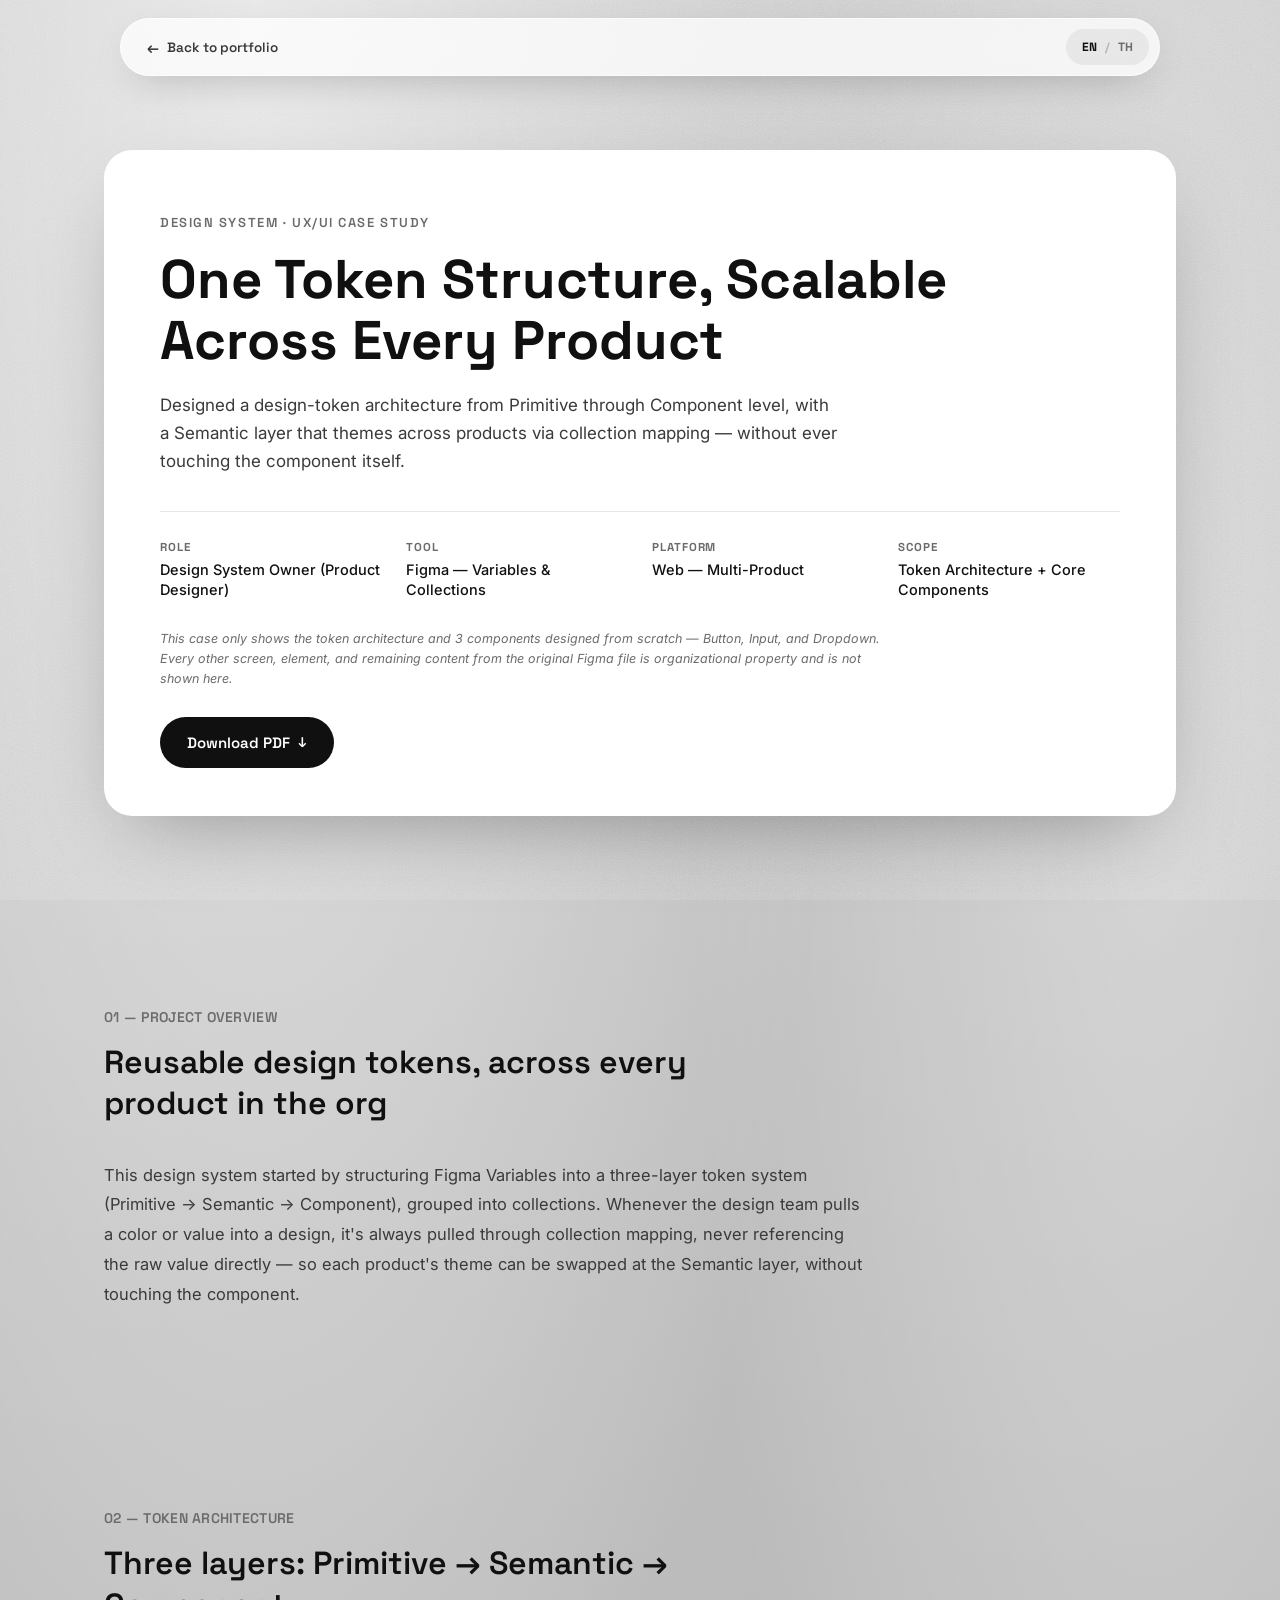
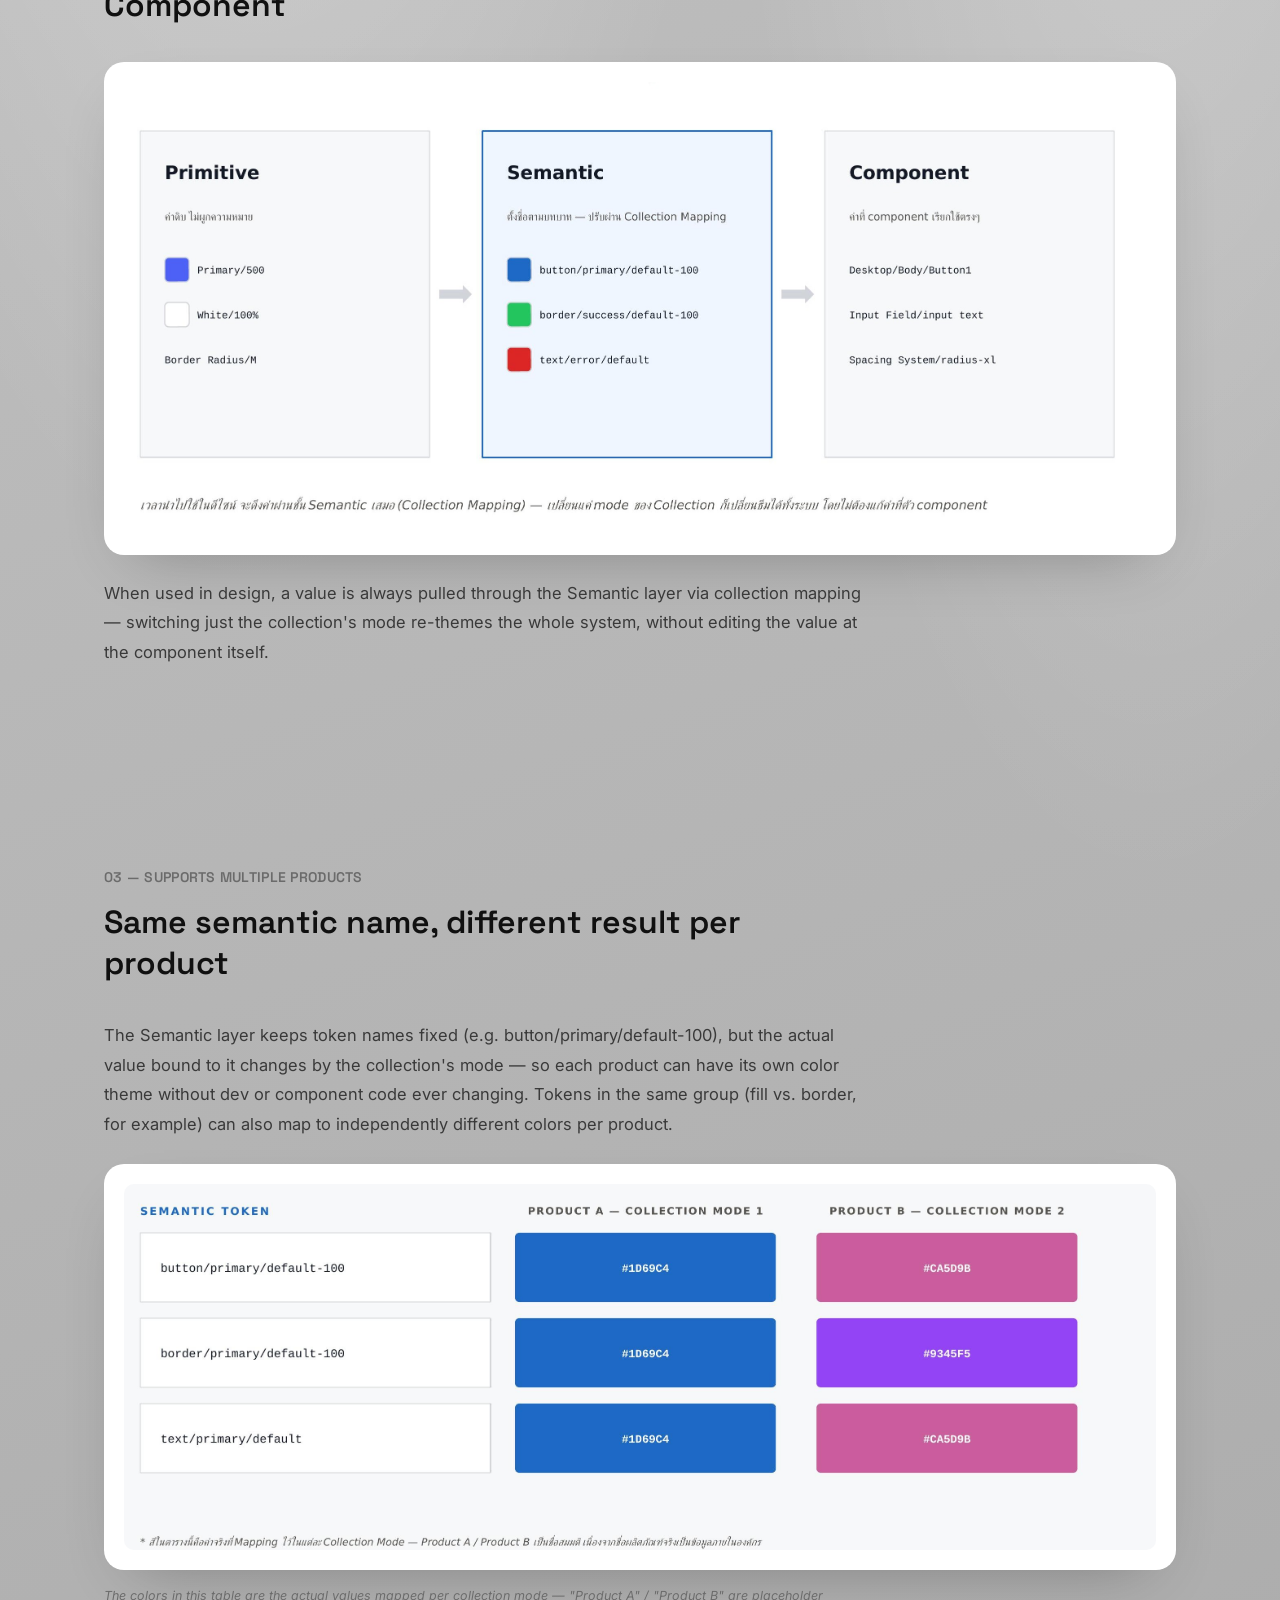
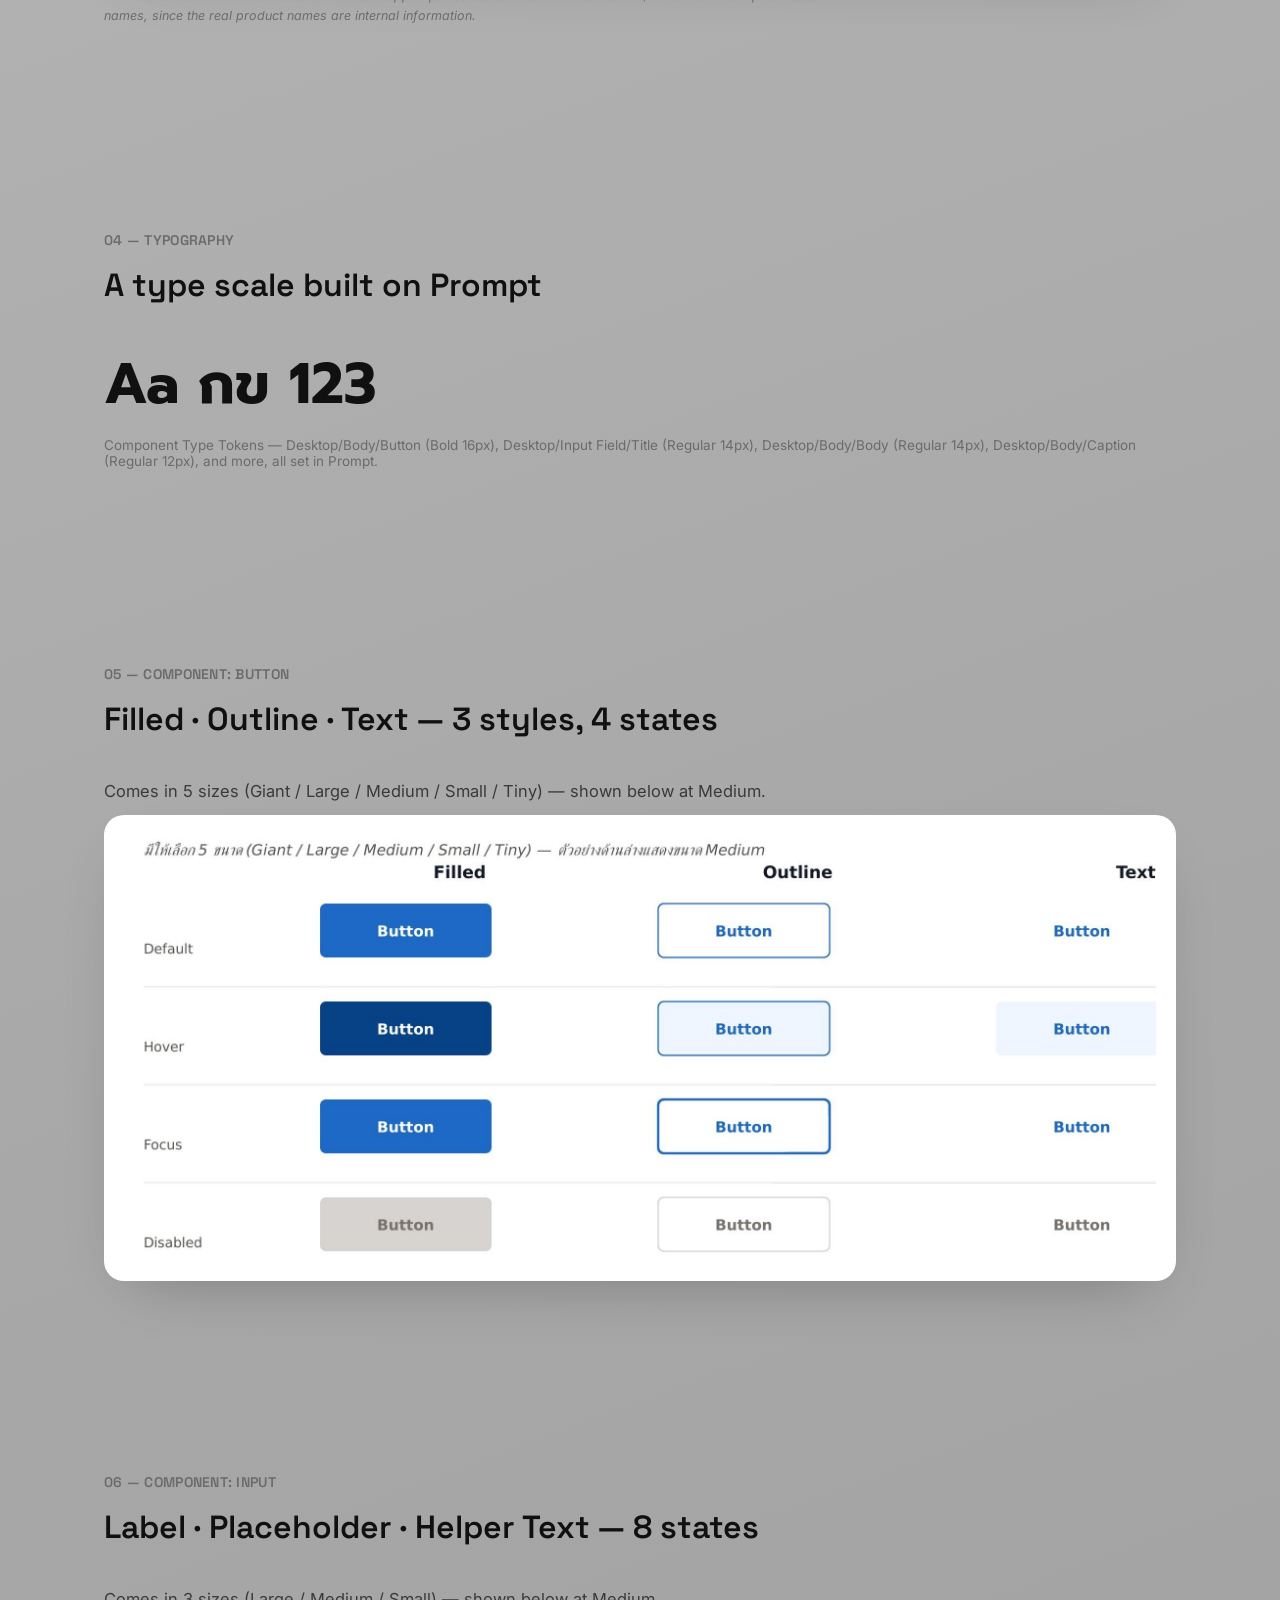
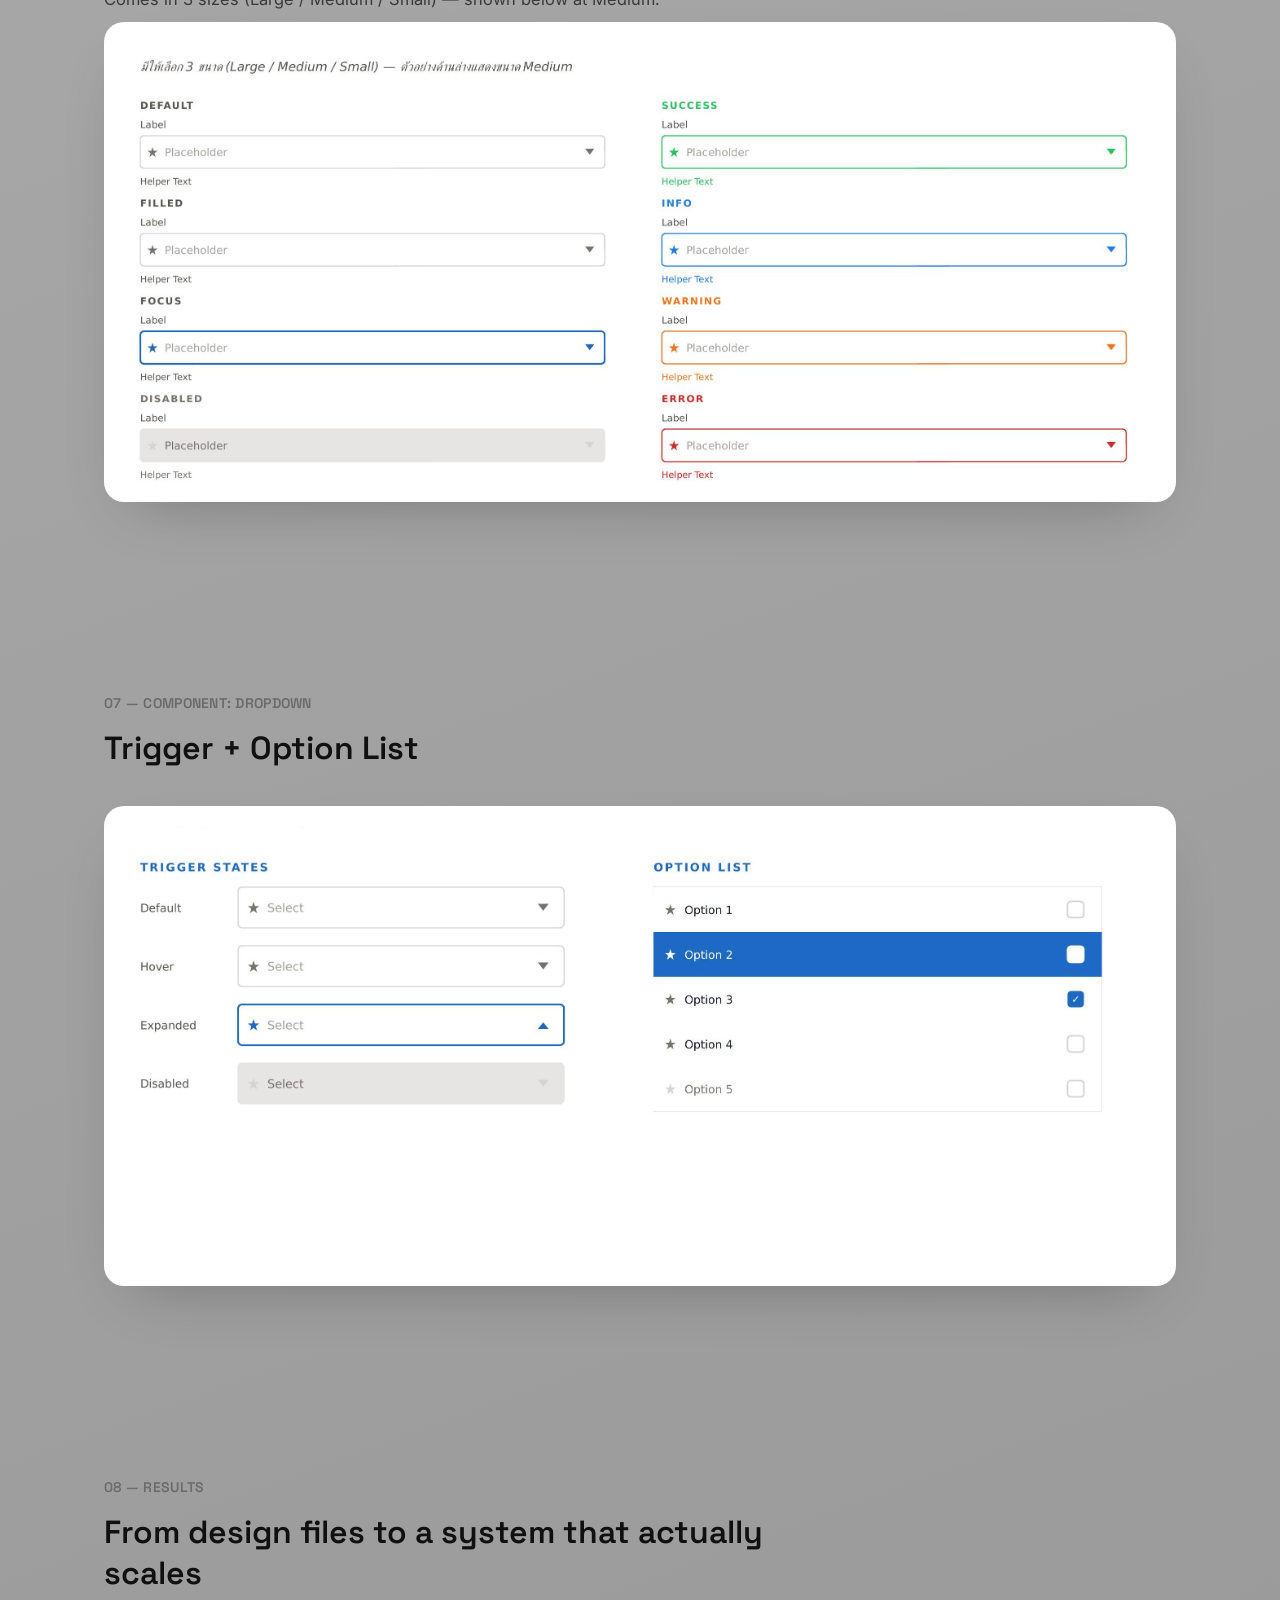
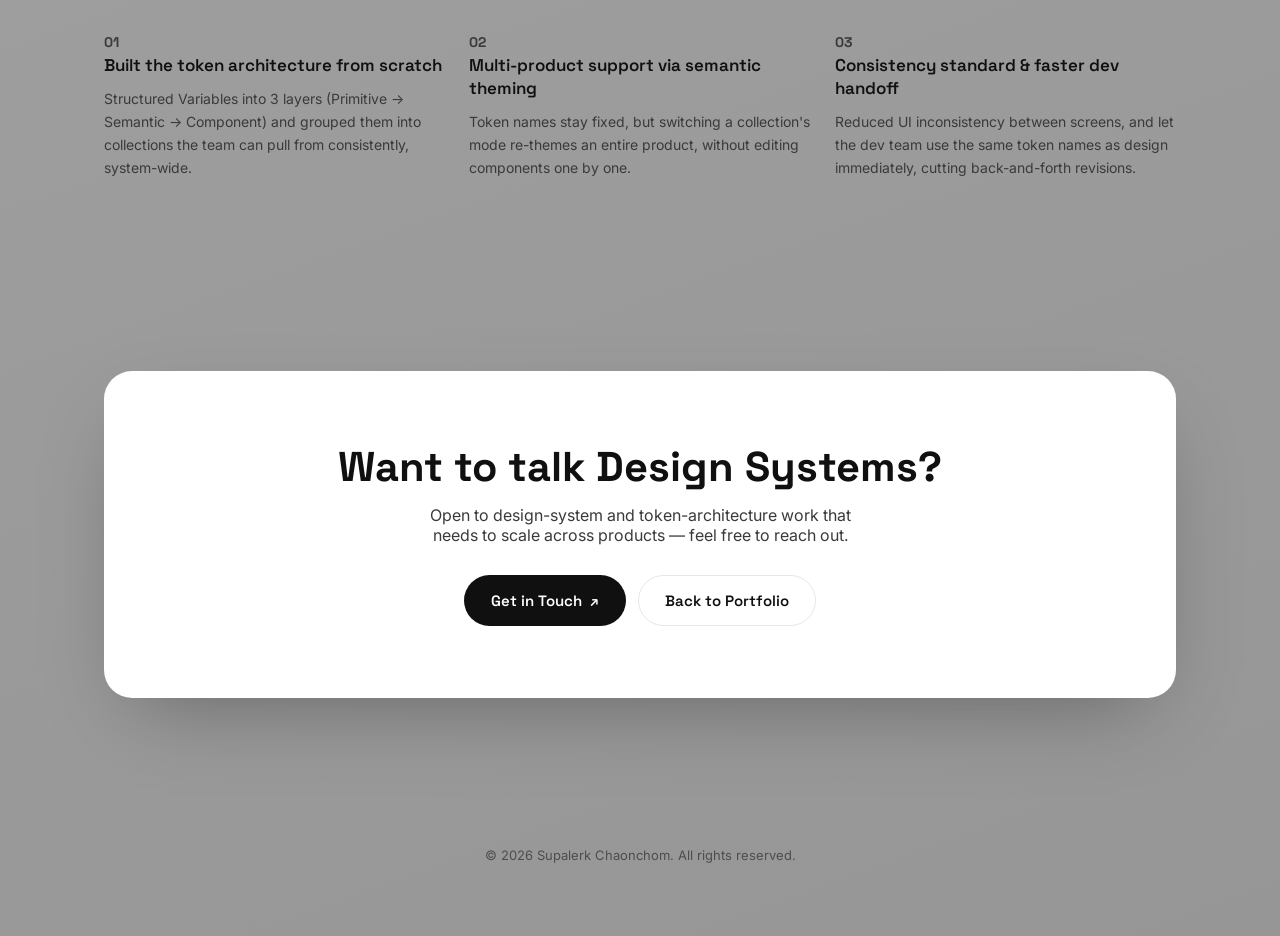
==== jeeno-portfolio/work/design-system.html @ e6cf96c3 "Add files via upload" ====
<!DOCTYPE html>
<html lang="en" data-lang="en">
<head>
<meta charset="UTF-8" />
<meta name="viewport" content="width=device-width, initial-scale=1.0" />
<title>Design System &amp; Token Architecture — Case Study | Supalerk Chaonchom</title>
<meta name="description" content="A three-layer design token architecture (Primitive → Semantic → Component) that themes across multiple products through collection mapping, without touching components." />
<link rel="icon" href="data:image/svg+xml,%3Csvg xmlns='http://www.w3.org/2000/svg' viewBox='0 0 100 100'%3E%3Crect width='100' height='100' rx='24' fill='%23111111'/%3E%3Ctext x='50' y='68' font-size='60' font-family='Arial, sans-serif' font-weight='700' fill='white' text-anchor='middle'%3ES%3C/text%3E%3C/svg%3E" />
<link rel="preconnect" href="https://fonts.googleapis.com">
<link rel="preconnect" href="https://fonts.gstatic.com" crossorigin>
<link href="https://fonts.googleapis.com/css2?family=Space+Grotesk:wght@400;500;600;700&family=Inter:wght@400;500;600;700&family=Noto+Sans+Thai:wght@400;500;600;700&family=Prompt:wght@300;400;500;600;700&display=swap" rel="stylesheet">
<link rel="stylesheet" href="../css/style.css" />
<link rel="stylesheet" href="../css/case-study.css" />
</head>
<body class="cs-body">

<div class="grain-layer" aria-hidden="true"></div>

<nav class="cs-nav">
  <div class="cs-nav-inner">
    <a href="../index.html#work" class="cs-back">
      <span class="arrow-left">&#8592;</span>
      <span data-en="Back to portfolio" data-th="กลับหน้าพอร์ตโฟลิโอ">Back to portfolio</span>
    </a>
    <button class="lang-toggle" id="langToggle" aria-label="Toggle language">
      <span class="lang-opt active" data-lang-btn="en">EN</span>
      <span class="lang-sep">/</span>
      <span class="lang-opt" data-lang-btn="th">TH</span>
    </button>
  </div>
</nav>

<main>

  <!-- HERO -->
  <section class="section cs-hero">
    <div class="card cs-hero-card reveal">
      <p class="cs-eyebrow" data-en="Design System · UX/UI Case Study" data-th="DESIGN SYSTEM · UX/UI CASE STUDY">Design System · UX/UI Case Study</p>

      <h1 class="cs-title" data-en="One Token Structure, Scalable Across Every Product" data-th="โครงสร้าง Token เดียว ขยายได้ทุกผลิตภัณฑ์">One Token Structure, Scalable Across Every Product</h1>

      <p class="cs-tagline" data-en="Designed a design-token architecture from Primitive through Component level, with a Semantic layer that themes across products via collection mapping — without ever touching the component itself." data-th="ออกแบบสถาปัตยกรรม Design Token ตั้งแต่ระดับ Primitive จนถึง Component พร้อมวางโครงสร้าง Semantic ที่ปรับธีมข้ามผลิตภัณฑ์ได้ผ่าน Collection Mapping โดยไม่ต้องแก้ที่ตัว component">Designed a design-token architecture from Primitive through Component level, with a Semantic layer that themes across products via collection mapping — without ever touching the component itself.</p>

      <div class="cs-meta-grid">
        <div class="cs-meta-item">
          <span class="cs-meta-label" data-en="Role" data-th="บทบาท">Role</span>
          <span class="cs-meta-value" data-en="Design System Owner (Product Designer)" data-th="Design System Owner (Product Designer)">Design System Owner (Product Designer)</span>
        </div>
        <div class="cs-meta-item">
          <span class="cs-meta-label" data-en="Tool" data-th="เครื่องมือ">Tool</span>
          <span class="cs-meta-value" data-en="Figma — Variables &amp; Collections" data-th="Figma — Variables &amp; Collections">Figma — Variables &amp; Collections</span>
        </div>
        <div class="cs-meta-item">
          <span class="cs-meta-label" data-en="Platform" data-th="แพลตฟอร์ม">Platform</span>
          <span class="cs-meta-value" data-en="Web — Multi-Product" data-th="เว็บ — หลายผลิตภัณฑ์">Web — Multi-Product</span>
        </div>
        <div class="cs-meta-item">
          <span class="cs-meta-label" data-en="Scope" data-th="ขอบเขต">Scope</span>
          <span class="cs-meta-value" data-en="Token Architecture + Core Components" data-th="Token Architecture + Core Components">Token Architecture + Core Components</span>
        </div>
      </div>

      <p class="cs-note" data-en="This case only shows the token architecture and 3 components designed from scratch — Button, Input, and Dropdown. Every other screen, element, and remaining content from the original Figma file is organizational property and is not shown here." data-th="ตัวอย่างนี้แสดงเฉพาะสถาปัตยกรรม Token และ component ที่ออกแบบเอง 3 ตัว ได้แก่ Button, Input และ Dropdown เท่านั้น ส่วนหน้าจออื่น องค์ประกอบอื่น และเนื้อหาที่เหลือในไฟล์ Figma ต้นฉบับ เป็นทรัพย์สินขององค์กรและไม่ถูกนำมาแสดงในที่นี้">This case only shows the token architecture and 3 components designed from scratch — Button, Input, and Dropdown. Every other screen, element, and remaining content from the original Figma file is organizational property and is not shown here.</p>

      <div class="cs-hero-actions">
        <a href="../assets/pdf/design-system-case-study.pdf" class="btn btn-dark cs-pdf-download" data-filename="Design-System-Case-Study.pdf" download>
          <span data-en="Download PDF" data-th="ดาวน์โหลด PDF">Download PDF</span>
          <span class="arrow">&#8595;</span>
        </a>
      </div>
    </div>
  </section>

  <!-- 01 OVERVIEW -->
  <section class="section reveal">
    <p class="cs-section-label" data-en="01 — Project Overview" data-th="01 — ภาพรวมโปรเจกต์">01 — Project Overview</p>
    <h2 class="cs-h2" data-en="Reusable design tokens, across every product in the org" data-th="Design Token ที่ใช้ซ้ำได้ ทุกผลิตภัณฑ์ในองค์กร">Reusable design tokens, across every product in the org</h2>
    <p class="cs-overview-text" data-en="This design system started by structuring Figma Variables into a three-layer token system (Primitive → Semantic → Component), grouped into collections. Whenever the design team pulls a color or value into a design, it's always pulled through collection mapping, never referencing the raw value directly — so each product's theme can be swapped at the Semantic layer, without touching the component." data-th="ระบบ Design System นี้เริ่มจากการวาง Variables ใน Figma ให้เป็น Token System 3 ชั้น (Primitive → Semantic → Component) แล้วจัดกลุ่มเป็น Collection ต่างๆ เมื่อทีมออกแบบดึงสีหรือค่าต่างๆ ไปใช้ในดีไซน์ จะดึงผ่าน Collection Mapping เสมอ ไม่อ้างอิงค่าดิบโดยตรง จึงสามารถสลับธีมของแต่ละผลิตภัณฑ์ได้จากชั้น Semantic โดยไม่ต้องแก้ที่ component">This design system started by structuring Figma Variables into a three-layer token system (Primitive → Semantic → Component), grouped into collections. Whenever the design team pulls a color or value into a design, it's always pulled through collection mapping, never referencing the raw value directly — so each product's theme can be swapped at the Semantic layer, without touching the component.</p>
  </section>

  <!-- 02 TOKEN ARCHITECTURE -->
  <section class="section reveal">
    <p class="cs-section-label" data-en="02 — Token Architecture" data-th="02 — สถาปัตยกรรม TOKEN">02 — Token Architecture</p>
    <h2 class="cs-h2" data-en="Three layers: Primitive → Semantic → Component" data-th="สามชั้น: Primitive → Semantic → Component">Three layers: Primitive → Semantic → Component</h2>
    <div class="cs-shot cs-shot-full">
      <img src="../assets/case-studies/ds-tokens.jpg" alt="Diagram of the three-layer token architecture: Primitive, Semantic, and Component" />
    </div>
    <p class="cs-overview-text" style="margin-top:24px;" data-en="When used in design, a value is always pulled through the Semantic layer via collection mapping — switching just the collection's mode re-themes the whole system, without editing the value at the component itself." data-th="เวลานำไปใช้ในดีไซน์ จะดึงค่าผ่านชั้น Semantic เสมอ (Collection Mapping) เปลี่ยนแค่ mode ของ Collection ก็เปลี่ยนธีมได้ทั้งระบบ โดยไม่ต้องแก้ค่าที่ตัว component">When used in design, a value is always pulled through the Semantic layer via collection mapping — switching just the collection's mode re-themes the whole system, without editing the value at the component itself.</p>
  </section>

  <!-- 03 MULTI-PRODUCT THEMING -->
  <section class="section reveal">
    <p class="cs-section-label" data-en="03 — Supports Multiple Products" data-th="03 — รองรับหลายผลิตภัณฑ์">03 — Supports Multiple Products</p>
    <h2 class="cs-h2" data-en="Same semantic name, different result per product" data-th="ชื่อ Semantic เดิม ผลลัพธ์เปลี่ยนตามผลิตภัณฑ์">Same semantic name, different result per product</h2>
    <p class="cs-overview-text" data-en="The Semantic layer keeps token names fixed (e.g. button/primary/default-100), but the actual value bound to it changes by the collection's mode — so each product can have its own color theme without dev or component code ever changing. Tokens in the same group (fill vs. border, for example) can also map to independently different colors per product." data-th="ชั้น Semantic เก็บชื่อ token ไว้คงที่ (เช่น button/primary/default-100) แต่ค่าจริงที่ผูกอยู่เปลี่ยนได้ตาม mode ของ Collection แต่ละผลิตภัณฑ์จึงมีธีมสีของตัวเองได้ โดยที่ component และโค้ดฝั่ง dev ไม่ต้องเปลี่ยนเลย และแต่ละ token ในกลุ่มเดียวกัน (เช่น fill กับ border) ก็ map ไปยังสีที่ต่างกันได้อย่างอิสระตามที่ตั้งค่าไว้ในแต่ละผลิตภัณฑ์">The Semantic layer keeps token names fixed (e.g. button/primary/default-100), but the actual value bound to it changes by the collection's mode — so each product can have its own color theme without dev or component code ever changing. Tokens in the same group (fill vs. border, for example) can also map to independently different colors per product.</p>
    <div class="cs-shot cs-shot-full" style="margin-top:24px;">
      <img src="../assets/case-studies/ds-semantic.jpg" alt="Semantic token table showing the same token names mapped to different values for Product A and Product B" />
    </div>
    <p class="cs-note" style="margin-top:16px;" data-en="The colors in this table are the actual values mapped per collection mode — &quot;Product A&quot; / &quot;Product B&quot; are placeholder names, since the real product names are internal information." data-th="สีในตารางนี้คือค่าจริงที่ Mapping ไว้ในแต่ละ Collection Mode — Product A / Product B เป็นชื่อสมมติ เนื่องจากชื่อผลิตภัณฑ์จริงเป็นข้อมูลภายในองค์กร">The colors in this table are the actual values mapped per collection mode — "Product A" / "Product B" are placeholder names, since the real product names are internal information.</p>
  </section>

  <!-- 04 TYPOGRAPHY -->
  <section class="section reveal">
    <p class="cs-section-label" data-en="04 — Typography" data-th="04 — TYPOGRAPHY">04 — Typography</p>
    <h2 class="cs-h2" data-en="A type scale built on Prompt" data-th="Type Scale บนฟอนต์ Prompt">A type scale built on Prompt</h2>
    <p class="cs-type-sample" style="font-family:'Prompt',sans-serif;">Aa กข 123</p>
    <p class="cs-type-caption" data-en="Component Type Tokens — Desktop/Body/Button (Bold 16px), Desktop/Input Field/Title (Regular 14px), Desktop/Body/Body (Regular 14px), Desktop/Body/Caption (Regular 12px), and more, all set in Prompt." data-th="COMPONENT TYPE TOKENS — Desktop/Body/Button1 Bold·16px, Desktop/Input Field/Title Regular·14px, Desktop/Body/Body3 Regular·14px, Desktop/Body/Caption Regular·12px และอื่นๆ ตั้งค่าด้วยฟอนต์ Prompt ทั้งหมด">Component Type Tokens — Desktop/Body/Button (Bold 16px), Desktop/Input Field/Title (Regular 14px), Desktop/Body/Body (Regular 14px), Desktop/Body/Caption (Regular 12px), and more, all set in Prompt.</p>
  </section>

  <!-- 05 BUTTON -->
  <section class="section reveal">
    <p class="cs-section-label" data-en="05 — Component: Button" data-th="05 — COMPONENT: BUTTON">05 — Component: Button</p>
    <h2 class="cs-h2" data-en="Filled · Outline · Text — 3 styles, 4 states" data-th="Filled · Outline · Text — 3 สไตล์ 4 สถานะ">Filled · Outline · Text — 3 styles, 4 states</h2>
    <p class="cs-overview-text" data-en="Comes in 5 sizes (Giant / Large / Medium / Small / Tiny) — shown below at Medium." data-th="มีให้เลือก 5 ขนาด (Giant / Large / Medium / Small / Tiny) — ตัวอย่างด้านล่างแสดงขนาด Medium">Comes in 5 sizes (Giant / Large / Medium / Small / Tiny) — shown below at Medium.</p>
    <div class="cs-shot cs-shot-full" style="margin-top:8px;">
      <img src="../assets/case-studies/ds-button.jpg" alt="Button component states: Filled, Outline, Text styles across Default, Hover, Focus, Disabled states" />
    </div>
  </section>

  <!-- 06 INPUT -->
  <section class="section reveal">
    <p class="cs-section-label" data-en="06 — Component: Input" data-th="06 — COMPONENT: INPUT">06 — Component: Input</p>
    <h2 class="cs-h2" data-en="Label · Placeholder · Helper Text — 8 states" data-th="Label · Placeholder · Helper Text — 8 สถานะ">Label · Placeholder · Helper Text — 8 states</h2>
    <p class="cs-overview-text" data-en="Comes in 3 sizes (Large / Medium / Small) — shown below at Medium." data-th="มีให้เลือก 3 ขนาด (Large / Medium / Small) — ตัวอย่างด้านล่างแสดงขนาด Medium">Comes in 3 sizes (Large / Medium / Small) — shown below at Medium.</p>
    <div class="cs-shot cs-shot-full" style="margin-top:8px;">
      <img src="../assets/case-studies/ds-input.jpg" alt="Input component states: Default, Filled, Focus, Disabled, Success, Info, Warning, Error" />
    </div>
  </section>

  <!-- 07 DROPDOWN -->
  <section class="section reveal">
    <p class="cs-section-label" data-en="07 — Component: Dropdown" data-th="07 — COMPONENT: DROPDOWN">07 — Component: Dropdown</p>
    <h2 class="cs-h2" data-en="Trigger + Option List" data-th="Trigger + Option List">Trigger + Option List</h2>
    <div class="cs-shot cs-shot-full">
      <img src="../assets/case-studies/ds-dropdown.jpg" alt="Dropdown component: trigger states (Default, Hover, Expanded, Disabled) and option list" />
    </div>
  </section>

  <!-- 08 RESULTS -->
  <section class="section reveal">
    <p class="cs-section-label" data-en="08 — Results" data-th="08 — ผลลัพธ์">08 — Results</p>
    <h2 class="cs-h2" data-en="From design files to a system that actually scales" data-th="จากไฟล์ดีไซน์ สู่ระบบที่สเกลได้จริง">From design files to a system that actually scales</h2>
    <div class="cs-results">
      <div class="cs-result">
        <p class="cs-result-num">01</p>
        <h4 data-en="Built the token architecture from scratch" data-th="ออกแบบ Token Architecture เอง">Built the token architecture from scratch</h4>
        <p data-en="Structured Variables into 3 layers (Primitive → Semantic → Component) and grouped them into collections the team can pull from consistently, system-wide." data-th="วาง Variables เป็น 3 ชั้น (Primitive → Semantic → Component) และจัดกลุ่มเป็น Collection ให้ทีมดึงไปใช้ผ่าน Mapping ได้ตรงกันทั้งระบบ">Structured Variables into 3 layers (Primitive → Semantic → Component) and grouped them into collections the team can pull from consistently, system-wide.</p>
      </div>
      <div class="cs-result">
        <p class="cs-result-num">02</p>
        <h4 data-en="Multi-product support via semantic theming" data-th="รองรับหลายผลิตภัณฑ์ผ่าน Semantic Theming">Multi-product support via semantic theming</h4>
        <p data-en="Token names stay fixed, but switching a collection's mode re-themes an entire product, without editing components one by one." data-th="ชื่อ token คงที่ แต่สลับ mode ของ Collection ก็เปลี่ยนธีมได้ทั้งผลิตภัณฑ์ โดยไม่ต้องแก้ component ทีละตัว">Token names stay fixed, but switching a collection's mode re-themes an entire product, without editing components one by one.</p>
      </div>
      <div class="cs-result">
        <p class="cs-result-num">03</p>
        <h4 data-en="Consistency standard &amp; faster dev handoff" data-th="มาตรฐาน Consistency &amp; ลดเวลา Dev Handoff">Consistency standard &amp; faster dev handoff</h4>
        <p data-en="Reduced UI inconsistency between screens, and let the dev team use the same token names as design immediately, cutting back-and-forth revisions." data-th="ลดความไม่สอดคล้องของ UI ระหว่างหน้าจอ และให้ทีม dev ใช้ชื่อ token เดียวกับดีไซน์ได้ทันที ลดรอบแก้งานไปมา">Reduced UI inconsistency between screens, and let the dev team use the same token names as design immediately, cutting back-and-forth revisions.</p>
      </div>
    </div>
  </section>

  <!-- CLOSING CTA -->
  <section class="section reveal">
    <div class="card cs-cta-card">
      <h2 class="cs-cta-title" data-en="Want to talk Design Systems?" data-th="สนใจร่วมงาน หรืออยากคุยเรื่อง Design System?">Want to talk Design Systems?</h2>
      <p class="cs-cta-sub" data-en="Open to design-system and token-architecture work that needs to scale across products — feel free to reach out." data-th="เปิดรับงานออกแบบระบบดีไซน์และ Token Architecture ที่ต้องสเกลได้จริงข้ามผลิตภัณฑ์ ทักมาคุยกันได้เลย">Open to design-system and token-architecture work that needs to scale across products — feel free to reach out.</p>
      <div class="cs-cta-actions">
        <a href="mailto:jeenosupalerk@gmail.com" class="btn btn-dark">
          <span data-en="Get in Touch" data-th="ติดต่อฉัน">Get in Touch</span>
          <span class="arrow">&#8599;</span>
        </a>
        <a href="../index.html#work" class="btn btn-outline">
          <span data-en="Back to Portfolio" data-th="กลับหน้าพอร์ตโฟลิโอ">Back to Portfolio</span>
        </a>
      </div>
    </div>
  </section>

</main>

<footer class="site-footer">
  <p>&copy; <span id="year"></span> Supalerk Chaonchom. <span data-en="All rights reserved." data-th="สงวนลิขสิทธิ์">All rights reserved.</span></p>
</footer>

<script src="../js/main.js"></script>
</body>
</html>
---- jeeno-portfolio/css/style.css ----
/* ============================================
   Supalerk Chaonchom — Portfolio
   Monochrome editorial style, inspired by
   "Personal Portfolio Website — Animations" (Dribbble)
   ============================================ */

:root {
  --ink: #101010;
  --ink-soft: #3a3a3a;
  --muted: #6b6b6b;
  --line: rgba(16, 16, 16, 0.1);
  --card-bg: #ffffff;
  --bg-base: #c9c9c9;
  --bg-base-2: #a9a9a9;
  --radius-xl: 28px;
  --radius-lg: 20px;
  --radius-md: 14px;
  --radius-full: 999px;
  --maxw: 1120px;
  --font-display: "Space Grotesk", "Noto Sans Thai", sans-serif;
  --font-body: "Inter", "Noto Sans Thai", sans-serif;
}

* { box-sizing: border-box; }

html {
  scroll-behavior: smooth;
}

html[data-lang="th"] body {
  font-family: "Noto Sans Thai", var(--font-body);
}

body {
  margin: 0;
  font-family: var(--font-body);
  color: var(--ink);
  background:
    radial-gradient(ellipse 80% 50% at 20% 0%, rgba(255,255,255,0.55), transparent 60%),
    radial-gradient(ellipse 60% 40% at 90% 10%, rgba(255,255,255,0.35), transparent 60%),
    linear-gradient(160deg, var(--bg-base) 0%, var(--bg-base-2) 55%, #969696 100%);
  min-height: 100vh;
  -webkit-font-smoothing: antialiased;
}

/* Subtle grain overlay to mimic the cloudy/textured background from the reference */
.grain-layer {
  position: fixed;
  inset: 0;
  z-index: 0;
  pointer-events: none;
  opacity: 0.5;
  mix-blend-mode: overlay;
  background-image: url("data:image/svg+xml;utf8,<svg xmlns='http://www.w3.org/2000/svg' width='180' height='180'><filter id='n'><feTurbulence type='fractalNoise' baseFrequency='0.9' numOctaves='2' stitchTiles='stitch'/><feColorMatrix type='saturate' values='0'/></filter><rect width='100%25' height='100%25' filter='url(%23n)'/></svg>");
  background-size: 180px 180px;
}

img { max-width: 100%; display: block; }
a { color: inherit; text-decoration: none; }
ul { margin: 0; padding: 0; list-style: none; }

/* ---------- Layout helpers ---------- */

.section {
  position: relative;
  z-index: 1;
  max-width: var(--maxw);
  margin: 0 auto;
  padding: 96px 24px;
}

.card {
  position: relative;
  background: var(--card-bg);
  border-radius: var(--radius-xl);
  padding: 56px;
  box-shadow: 0 30px 80px -30px rgba(0,0,0,0.35);
  overflow: hidden;
}

.section-label {
  font-family: var(--font-display);
  font-weight: 600;
  letter-spacing: 0.02em;
  color: var(--muted);
  margin: 0 0 28px 0;
  font-size: 15px;
  text-transform: uppercase;
}
.section-label.center { text-align: center; }

/* ---------- Reveal on scroll ---------- */

.reveal {
  opacity: 0;
  transform: translateY(28px);
  transition: opacity 0.8s cubic-bezier(.16,.84,.44,1), transform 0.8s cubic-bezier(.16,.84,.44,1);
}
.reveal.in-view {
  opacity: 1;
  transform: translateY(0);
}

/* ---------- Buttons & pills ---------- */

.btn {
  display: inline-flex;
  align-items: center;
  gap: 8px;
  padding: 15px 26px;
  border-radius: var(--radius-full);
  font-family: var(--font-display);
  font-weight: 600;
  font-size: 15px;
  border: 1px solid transparent;
  transition: transform 0.25s ease, background 0.25s ease, opacity 0.25s ease;
  white-space: nowrap;
}
.btn:hover { transform: translateY(-2px); }
.btn .arrow { font-size: 14px; transition: transform 0.25s ease; }
.btn:hover .arrow { transform: translate(2px,-2px); }

.btn-dark { background: var(--ink); color: #fff; }
.btn-dark:hover { background: #000; }
.btn-outline { background: transparent; color: var(--ink); border-color: var(--line); }
.btn-outline:hover { background: rgba(16,16,16,0.05); }
.btn-sm { padding: 10px 18px; font-size: 13px; }
.btn-lg { padding: 19px 34px; font-size: 17px; margin-top: 8px; }

.pill-tag {
  display: inline-flex;
  align-items: center;
  gap: 8px;
  padding: 10px 18px;
  border-radius: var(--radius-full);
  background: rgba(16,16,16,0.05);
  border: 1px solid var(--line);
  font-size: 13.5px;
  font-weight: 500;
  color: var(--ink-soft);
  transition: background 0.25s ease, transform 0.25s ease;
}
.pill-tag:hover { background: rgba(16,16,16,0.09); transform: translateY(-1px); }
.pill-icon { font-size: 13px; }

.pill-badge {
  display: inline-flex;
  align-items: center;
  gap: 8px;
  padding: 8px 16px;
  border-radius: var(--radius-full);
  background: rgba(16,16,16,0.05);
  border: 1px solid var(--line);
  font-size: 13px;
  font-weight: 600;
  color: var(--ink-soft);
  margin-bottom: 28px;
}

.dot {
  width: 8px; height: 8px; border-radius: 50%;
  background: #2fbf5e;
  box-shadow: 0 0 0 3px rgba(47,191,94,0.18);
  flex: none;
}

/* ---------- Nav ---------- */

.nav {
  position: fixed;
  top: 18px;
  left: 0; right: 0;
  z-index: 50;
  display: flex;
  justify-content: center;
  padding: 0 16px;
}

.nav-inner {
  width: 100%;
  max-width: 1040px;
  display: flex;
  align-items: center;
  justify-content: space-between;
  gap: 12px;
  background: rgba(255,255,255,0.75);
  backdrop-filter: blur(16px);
  -webkit-backdrop-filter: blur(16px);
  border: 1px solid rgba(255,255,255,0.6);
  border-radius: var(--radius-full);
  padding: 10px 10px 10px 20px;
  box-shadow: 0 12px 40px -18px rgba(0,0,0,0.35);
}

.nav-badge {
  display: flex;
  align-items: center;
  gap: 8px;
  font-size: 13px;
  font-weight: 600;
  color: var(--ink-soft);
  white-space: nowrap;
}

.nav-links {
  display: flex;
  gap: 26px;
  font-family: var(--font-display);
  font-weight: 500;
  font-size: 14px;
}
.nav-links a { color: var(--ink-soft); transition: color 0.2s ease; }
.nav-links a:hover { color: var(--ink); }

.nav-actions {
  display: flex;
  align-items: center;
  gap: 10px;
}

.lang-toggle {
  display: flex;
  align-items: center;
  gap: 4px;
  background: rgba(16,16,16,0.06);
  border: none;
  border-radius: var(--radius-full);
  padding: 8px 12px;
  font-family: var(--font-display);
  font-size: 12px;
  font-weight: 700;
  cursor: pointer;
  color: var(--muted);
}
.lang-opt { padding: 2px 4px; }
.lang-opt.active { color: var(--ink); }
.lang-sep { opacity: 0.4; }

.menu-toggle {
  display: none;
  flex-direction: column;
  gap: 4px;
  background: var(--ink);
  border: none;
  border-radius: 50%;
  width: 38px; height: 38px;
  align-items: center;
  justify-content: center;
  cursor: pointer;
}
.menu-toggle span { width: 14px; height: 2px; background: #fff; display: block; }

/* ---------- Hero ---------- */

.hero-section {
  padding-top: 150px;
  display: flex;
  flex-direction: column;
  align-items: center;
  min-height: 92vh;
  justify-content: center;
}

.hero-card {
  width: 100%;
  text-align: center;
  padding: 72px 40px 64px;
}

.eyebrow {
  font-family: var(--font-display);
  text-transform: uppercase;
  letter-spacing: 0.12em;
  font-size: 13px;
  font-weight: 600;
  color: var(--muted);
  margin: 0 0 18px;
}

.hero-name {
  margin: 0;
  font-family: var(--font-display);
  font-weight: 700;
  line-height: 0.94;
  font-size: clamp(3rem, 9vw, 6.6rem);
  display: flex;
  flex-wrap: wrap;
  justify-content: center;
  gap: 0 22px;
}

.outline-text {
  color: transparent;
  -webkit-text-stroke: 1.5px var(--ink);
  text-stroke: 1.5px var(--ink);
}

.solid-text { color: var(--ink); }

.hero-nickname {
  font-family: var(--font-display);
  color: var(--muted);
  font-size: 15px;
  margin: 14px 0 0;
  letter-spacing: 0.04em;
}

.hero-tagline {
  max-width: 620px;
  margin: 26px auto 0;
  color: var(--ink-soft);
  font-size: 17px;
  line-height: 1.6;
}

.hero-actions {
  display: flex;
  gap: 14px;
  justify-content: center;
  margin-top: 34px;
  flex-wrap: wrap;
}

.hero-social {
  display: flex;
  gap: 10px;
  justify-content: center;
  margin-top: 22px;
  flex-wrap: wrap;
}

.scroll-cue {
  margin-top: 46px;
  display: flex;
  flex-direction: column;
  align-items: center;
  gap: 10px;
  font-size: 12px;
  letter-spacing: 0.1em;
  text-transform: uppercase;
  color: rgba(16,16,16,0.55);
}
.scroll-line {
  width: 1px; height: 34px;
  background: linear-gradient(to bottom, rgba(16,16,16,0.5), transparent);
  animation: scrollpulse 2s ease-in-out infinite;
}
@keyframes scrollpulse {
  0%, 100% { opacity: 0.3; }
  50% { opacity: 1; }
}

/* ---------- About ---------- */

.about-grid {
  display: grid;
  grid-template-columns: 220px 1fr;
  gap: 48px;
  align-items: start;
}

.photo-reveal {
  --reveal-r: 85px;
  position: relative;
  width: 100%;
  aspect-ratio: 1/1;
  border-radius: var(--radius-lg);
  overflow: hidden;
}

.photo-reveal img {
  position: absolute;
  inset: 0;
  width: 100%;
  height: 100%;
  object-fit: cover;
}

.photo-reveal .photo-color {
  z-index: 1;
}

.photo-reveal .photo-gray {
  z-index: 2;
  filter: grayscale(1) contrast(1.05);
  transition: opacity 0.3s ease;
}

.photo-reveal.is-active .photo-gray {
  -webkit-mask-image: radial-gradient(circle var(--reveal-r) at var(--mx, 50%) var(--my, 50%), transparent 60%, black 100%);
  mask-image: radial-gradient(circle var(--reveal-r) at var(--mx, 50%) var(--my, 50%), transparent 60%, black 100%);
}

.photo-hint {
  position: absolute;
  left: 50%;
  bottom: 14px;
  transform: translateX(-50%);
  z-index: 3;
  font-family: var(--font-display);
  font-size: 11px;
  font-weight: 600;
  letter-spacing: 0.04em;
  text-transform: uppercase;
  color: #fff;
  background: rgba(16,16,16,0.55);
  padding: 6px 12px;
  border-radius: var(--radius-full);
  opacity: 1;
  transition: opacity 0.3s ease;
  pointer-events: none;
  white-space: nowrap;
}

.photo-reveal.is-active .photo-hint {
  opacity: 0;
}

.section-title {
  font-family: var(--font-display);
  font-weight: 600;
  font-size: clamp(1.5rem, 2.6vw, 2.1rem);
  line-height: 1.3;
  margin: 0 0 20px;
}

.about-text {
  color: var(--ink-soft);
  line-height: 1.75;
  font-size: 16px;
  margin: 0 0 32px;
}

.stat-row {
  display: flex;
  gap: 36px;
  flex-wrap: wrap;
  padding-top: 24px;
  border-top: 1px solid var(--line);
}

.stat { display: flex; flex-direction: column; gap: 4px; max-width: 200px; }
.stat-num { font-family: var(--font-display); font-weight: 700; font-size: 30px; }
.stat-label { font-size: 13px; color: var(--muted); line-height: 1.4; }

/* ---------- Services accordion ---------- */

.services-card { padding: 56px 56px 24px; }

.ghost-word {
  position: absolute;
  top: -18px;
  left: 40px;
  font-family: var(--font-display);
  font-weight: 700;
  font-size: 110px;
  color: rgba(16,16,16,0.05);
  pointer-events: none;
  user-select: none;
  white-space: nowrap;
}

.accordion-item {
  border-bottom: 1px solid var(--line);
}
.accordion-item:first-child { border-top: 1px solid var(--line); }

.accordion-head {
  width: 100%;
  display: flex;
  align-items: center;
  justify-content: space-between;
  background: none;
  border: none;
  cursor: pointer;
  padding: 26px 4px;
  text-align: left;
  font-family: var(--font-display);
}

.acc-title { font-size: clamp(20px, 3vw, 30px); font-weight: 600; color: var(--ink); }
.acc-icon {
  font-size: 18px;
  color: var(--ink-soft);
  transition: transform 0.3s ease;
  flex: none;
  margin-left: 16px;
}
.accordion-item.is-open .acc-icon { transform: rotate(45deg); }

.accordion-body {
  max-height: 0;
  overflow: hidden;
  transition: max-height 0.4s ease, padding 0.4s ease;
}
.accordion-item.is-open .accordion-body {
  max-height: 200px;
  padding-bottom: 26px;
}
.accordion-body p {
  margin: 0;
  color: var(--ink-soft);
  font-size: 15.5px;
  line-height: 1.65;
  max-width: 640px;
}

/* ---------- Work ---------- */

.work-section {
  position: relative;
}

.ghost-word-center {
  left: 50%;
  transform: translateX(-50%);
  top: -8px;
}

.work-heading {
  font-family: var(--font-display);
  font-weight: 600;
  font-size: clamp(1.4rem, 2.6vw, 2rem);
  line-height: 1.35;
  text-align: center;
  max-width: 620px;
  margin: 0 auto 48px;
  color: var(--ink);
}

.work-grid {
  display: grid;
  grid-template-columns: repeat(6, 1fr);
  gap: 28px;
}

.work-card { grid-column: span 2; }

/* Center a lone card left over on the final row (e.g. 4 or 7 total cards) */
.work-grid .work-card:nth-child(4):nth-last-child(1),
.work-grid .work-card:nth-child(7):nth-last-child(1) {
  grid-column: 3 / span 2;
}

/* Center a leftover pair of cards on the final row (e.g. 5 or 8 total cards) */
.work-grid .work-card:nth-child(4):nth-last-child(2),
.work-grid .work-card:nth-child(7):nth-last-child(2) {
  grid-column: 2 / span 2;
}
.work-grid .work-card:nth-child(5):nth-last-child(1),
.work-grid .work-card:nth-child(8):nth-last-child(1) {
  grid-column: 4 / span 2;
}

.work-card {
  background: var(--card-bg);
  border-radius: var(--radius-lg);
  overflow: hidden;
  display: flex;
  flex-direction: column;
  box-shadow: 0 24px 60px -30px rgba(0,0,0,0.3);
  transition: transform 0.35s ease, box-shadow 0.35s ease;
  border: 1px solid transparent;
}
.work-card:hover {
  transform: translateY(-8px) scale(1.015);
  box-shadow: 0 34px 80px -22px rgba(0,0,0,0.45);
  border-color: rgba(16,16,16,0.08);
}

.work-thumb.photo-reveal {
  --reveal-r: 130px;
  aspect-ratio: 4/3;
  border-radius: 0;
}

.work-thumb.photo-reveal::after {
  content: "";
  position: absolute;
  inset: auto 0 0 0;
  height: 60%;
  background: linear-gradient(to top, rgba(10,10,10,0.55), transparent);
  z-index: 3;
  pointer-events: none;
}

.work-index {
  position: absolute;
  left: 16px;
  bottom: 12px;
  z-index: 4;
  font-family: var(--font-display);
  font-weight: 700;
  font-size: 34px;
  color: #fff;
  text-shadow: 0 2px 14px rgba(0,0,0,0.35);
  pointer-events: none;
  letter-spacing: -0.01em;
}

.work-card-body {
  padding: 26px 28px 28px;
  display: flex;
  flex-direction: column;
  gap: 14px;
  flex: 1;
}

.work-card-top {
  display: flex;
  align-items: flex-start;
  justify-content: space-between;
  gap: 12px;
}

.tag {
  font-size: 11px;
  font-weight: 600;
  text-transform: uppercase;
  letter-spacing: 0.03em;
  color: var(--muted);
  background: rgba(16,16,16,0.05);
  padding: 6px 12px;
  border-radius: var(--radius-md);
  line-height: 1.4;
}

.work-card-top .arrow {
  flex: none;
  margin-top: 4px;
  transition: transform 0.3s ease;
}
.work-card:hover .work-card-top .arrow {
  transform: translate(3px, -3px);
}

.work-card h3 {
  font-family: var(--font-display);
  font-size: 21px;
  font-weight: 600;
  margin: 0;
  line-height: 1.3;
}

.work-card p {
  font-size: 14.5px;
  color: var(--ink-soft);
  line-height: 1.6;
  margin: 0;
  flex: 1;
}

.confidential-note {
  font-size: 11.5px;
  color: var(--muted);
  font-style: italic;
  border-top: 1px solid var(--line);
  padding-top: 12px;
}

/* ---------- Experience timeline ---------- */

.timeline {
  display: flex;
  flex-direction: column;
  gap: 0;
}

.timeline-item {
  display: grid;
  grid-template-columns: 140px 1fr;
  gap: 32px;
  padding: 28px 0;
  border-top: 1px solid var(--line);
}
.timeline-item:last-child { border-bottom: 1px solid var(--line); }

.timeline-date {
  font-family: var(--font-display);
  font-weight: 600;
  font-size: 14px;
  color: var(--muted);
  white-space: nowrap;
}

.timeline-content h4 {
  margin: 0 0 4px;
  font-family: var(--font-display);
  font-size: 19px;
}

.timeline-org {
  margin: 0 0 14px;
  font-size: 14px;
  color: var(--muted);
  font-weight: 500;
}

.timeline-content ul { display: flex; flex-direction: column; gap: 8px; }
.timeline-content li {
  font-size: 14.5px;
  color: var(--ink-soft);
  line-height: 1.6;
  padding-left: 18px;
  position: relative;
}
.timeline-content li::before {
  content: "";
  position: absolute;
  left: 0; top: 9px;
  width: 5px; height: 5px;
  border-radius: 50%;
  background: var(--ink-soft);
}

.timeline-item.is-edu .timeline-content h4 { font-size: 17px; }

/* ---------- Contact ---------- */

.contact-card {
  text-align: center;
  padding: 80px 40px;
}

.contact-title {
  font-family: var(--font-display);
  font-weight: 700;
  font-size: clamp(2.2rem, 6vw, 3.6rem);
  margin: 0 0 14px;
  line-height: 1.08;
}

.contact-sub {
  color: var(--ink-soft);
  font-size: 17px;
  max-width: 480px;
  margin: 0 auto 34px;
}

.contact-pills {
  display: flex;
  gap: 12px;
  justify-content: center;
  flex-wrap: wrap;
  margin-top: 34px;
}

/* ---------- Footer ---------- */

.site-footer {
  position: relative;
  z-index: 1;
  text-align: center;
  padding: 40px 24px 60px;
  font-size: 13px;
  color: rgba(16,16,16,0.55);
}

/* ---------- Responsive ---------- */

@media (max-width: 860px) {
  .nav-links { display: none; }
  .menu-toggle { display: flex; }
  .about-grid { grid-template-columns: 1fr; }
  .about-photo { width: 140px; }
  .work-grid { grid-template-columns: 1fr; }
  .work-card { grid-column: auto !important; }
  .timeline-item { grid-template-columns: 1fr; gap: 8px; }
  .card { padding: 36px 24px; }
  .services-card { padding: 40px 24px 16px; }
  .ghost-word { font-size: 60px; left: 20px; top: -6px; }
  .ghost-word-center { left: 50%; transform: translateX(-50%); }
  .work-heading { margin-bottom: 32px; }
  .hero-card { padding: 56px 20px 48px; }
}

@media (max-width: 520px) {
  .hero-actions { flex-direction: column; width: 100%; }
  .hero-actions .btn { justify-content: center; }
  .nav-inner { padding: 8px 8px 8px 14px; }
  .nav-badge span:last-child { display: none; }
}

/* Mobile nav drawer */
.nav-links.is-open {
  display: flex;
  position: absolute;
  top: 64px;
  left: 0; right: 0;
  background: rgba(255,255,255,0.96);
  backdrop-filter: blur(16px);
  border-radius: var(--radius-lg);
  flex-direction: column;
  padding: 18px;
  gap: 4px;
  box-shadow: 0 20px 50px -20px rgba(0,0,0,0.4);
}
.nav-links.is-open a { padding: 10px 8px; }
---- jeeno-portfolio/css/case-study.css ----
/* ============================================
   Case study pages — extends style.css tokens
   ============================================ */

.cs-body {
  padding-top: 0;
}

/* ---------- Simple nav ---------- */

.cs-nav {
  position: fixed;
  top: 18px;
  left: 0; right: 0;
  z-index: 50;
  display: flex;
  justify-content: center;
  padding: 0 16px;
}

.cs-nav-inner {
  width: 100%;
  max-width: 1040px;
  display: flex;
  align-items: center;
  justify-content: space-between;
  gap: 12px;
  background: rgba(255,255,255,0.75);
  backdrop-filter: blur(16px);
  -webkit-backdrop-filter: blur(16px);
  border: 1px solid rgba(255,255,255,0.6);
  border-radius: var(--radius-full);
  padding: 10px 10px 10px 10px;
  box-shadow: 0 12px 40px -18px rgba(0,0,0,0.35);
}

.cs-back {
  display: inline-flex;
  align-items: center;
  gap: 8px;
  font-family: var(--font-display);
  font-weight: 600;
  font-size: 13.5px;
  color: var(--ink-soft);
  padding: 8px 16px;
  border-radius: var(--radius-full);
  transition: background 0.2s ease, color 0.2s ease;
}
.cs-back:hover { background: rgba(16,16,16,0.06); color: var(--ink); }
.cs-back .arrow-left { font-size: 15px; transition: transform 0.2s ease; }
.cs-back:hover .arrow-left { transform: translateX(-3px); }

/* ---------- Hero ---------- */

.cs-hero {
  padding-top: 150px;
}

.cs-hero-card {
  padding: 64px 56px 48px;
}

.cs-eyebrow {
  font-family: var(--font-display);
  text-transform: uppercase;
  letter-spacing: 0.12em;
  font-size: 13px;
  font-weight: 600;
  color: var(--muted);
  margin: 0 0 18px;
}

.cs-title {
  font-family: var(--font-display);
  font-weight: 700;
  font-size: clamp(2.1rem, 5vw, 3.4rem);
  line-height: 1.12;
  margin: 0 0 20px;
  max-width: 820px;
}

.cs-tagline {
  font-size: 17px;
  color: var(--ink-soft);
  max-width: 680px;
  line-height: 1.65;
  margin: 0 0 36px;
}

.cs-meta-grid {
  display: grid;
  grid-template-columns: repeat(4, 1fr);
  gap: 24px;
  padding-top: 28px;
  border-top: 1px solid var(--line);
}
.cs-meta-item { display: flex; flex-direction: column; gap: 6px; }
.cs-meta-label {
  font-family: var(--font-display);
  font-size: 11.5px;
  font-weight: 700;
  letter-spacing: 0.08em;
  text-transform: uppercase;
  color: var(--muted);
}
.cs-meta-value { font-size: 14.5px; color: var(--ink); font-weight: 500; line-height: 1.4; }

.cs-note {
  margin-top: 28px;
  font-size: 12.5px;
  font-style: italic;
  color: var(--muted);
  line-height: 1.6;
  max-width: 720px;
}

.cs-hero-actions {
  display: flex;
  gap: 12px;
  margin-top: 28px;
  flex-wrap: wrap;
}

/* ---------- Sections ---------- */

.cs-section-label {
  font-family: var(--font-display);
  font-weight: 600;
  letter-spacing: 0.02em;
  color: var(--muted);
  margin: 0 0 16px 0;
  font-size: 14px;
  text-transform: uppercase;
}

.cs-h2 {
  font-family: var(--font-display);
  font-weight: 600;
  font-size: clamp(1.4rem, 2.8vw, 2rem);
  line-height: 1.3;
  margin: 0 0 36px;
  max-width: 680px;
}

/* ---------- Overview ---------- */

.cs-overview-text {
  font-size: 16.5px;
  color: var(--ink-soft);
  line-height: 1.8;
  max-width: 760px;
  margin: 0 0 8px;
}

/* ---------- Problem & solution ---------- */

.cs-ps-grid {
  display: grid;
  grid-template-columns: 1fr 1fr;
  gap: 24px;
}
.cs-ps-card {
  background: var(--card-bg);
  border-radius: var(--radius-lg);
  padding: 32px;
  box-shadow: 0 24px 60px -30px rgba(0,0,0,0.3);
}
.cs-ps-card.is-solution { background: var(--ink); color: #fff; }
.cs-ps-label {
  font-family: var(--font-display);
  font-weight: 700;
  font-size: 12px;
  letter-spacing: 0.08em;
  text-transform: uppercase;
  margin: 0 0 16px;
  color: var(--muted);
}
.cs-ps-card.is-solution .cs-ps-label { color: rgba(255,255,255,0.55); }
.cs-ps-card p {
  font-size: 15px;
  line-height: 1.75;
  margin: 0;
  color: var(--ink-soft);
}
.cs-ps-card.is-solution p { color: rgba(255,255,255,0.88); }

/* ---------- Callout (interaction highlight / security note) ---------- */

.cs-callout {
  display: grid;
  grid-template-columns: 220px 1fr;
  gap: 40px;
  align-items: center;
  background: var(--card-bg);
  border-radius: var(--radius-lg);
  padding: 40px;
  box-shadow: 0 24px 60px -30px rgba(0,0,0,0.3);
}
.cs-callout-eyebrow {
  font-family: var(--font-display);
  font-weight: 700;
  font-size: 12px;
  letter-spacing: 0.08em;
  text-transform: uppercase;
  color: var(--muted);
  margin: 0 0 10px;
}
.cs-callout-title {
  font-family: var(--font-display);
  font-weight: 600;
  font-size: clamp(1.2rem, 2.2vw, 1.7rem);
  line-height: 1.3;
  margin: 0;
}
.cs-callout-text {
  font-size: 15px;
  color: var(--ink-soft);
  line-height: 1.75;
  margin: 0;
}
.cs-callout-icon {
  width: 64px; height: 64px;
  border-radius: 50%;
  background: rgba(16,16,16,0.06);
  display: flex;
  align-items: center;
  justify-content: center;
  font-size: 26px;
}

/* ---------- Process timeline ---------- */

.cs-process {
  display: grid;
  grid-template-columns: repeat(3, 1fr);
  gap: 24px;
}
.cs-process-step {
  background: var(--card-bg);
  border-radius: var(--radius-lg);
  padding: 28px;
  box-shadow: 0 24px 60px -30px rgba(0,0,0,0.3);
}
.cs-process-num {
  font-family: var(--font-display);
  font-weight: 700;
  font-size: 13px;
  color: var(--muted);
  margin: 0 0 14px;
}
.cs-process-step h4 {
  font-family: var(--font-display);
  font-size: 17px;
  font-weight: 600;
  margin: 0 0 10px;
}
.cs-process-step p {
  font-size: 14px;
  color: var(--ink-soft);
  line-height: 1.65;
  margin: 0;
}

/* ---------- Process (4-step variant) ---------- */

.cs-process.is-four {
  grid-template-columns: repeat(4, 1fr);
}

/* ---------- Quotes (voice of the user) ---------- */

.cs-quote-row {
  display: grid;
  grid-template-columns: 1fr 1fr;
  gap: 24px;
}
.cs-quote {
  background: var(--ink);
  color: #fff;
  border-radius: var(--radius-lg);
  padding: 32px;
  box-shadow: 0 24px 60px -30px rgba(0,0,0,0.3);
}
.cs-quote-mark {
  font-family: var(--font-display);
  font-size: 40px;
  font-weight: 700;
  line-height: 1;
  color: rgba(255,255,255,0.35);
  margin: 0 0 8px;
}
.cs-quote p {
  font-size: 15px;
  line-height: 1.75;
  margin: 0;
  color: rgba(255,255,255,0.9);
}

/* ---------- Labeled compare shots (before / after) ---------- */

.cs-compare-row {
  display: grid;
  grid-template-columns: 1fr 1fr;
  gap: 24px;
}
.cs-compare-item .cs-compare-label {
  display: inline-block;
  font-family: var(--font-display);
  font-weight: 700;
  font-size: 12px;
  letter-spacing: 0.08em;
  text-transform: uppercase;
  color: var(--muted);
  margin: 0 0 12px;
}
.cs-compare-item.is-before .cs-compare-label { color: #b91c1c; }
.cs-compare-item.is-after .cs-compare-label { color: #15803d; }

/* ---------- Persona (POS only) ---------- */

.cs-persona-grid {
  display: grid;
  grid-template-columns: 1fr 1fr;
  gap: 24px;
}
.cs-persona-grid.is-single {
  grid-template-columns: 1fr;
  max-width: 620px;
}
.cs-persona-card {
  background: var(--card-bg);
  border-radius: var(--radius-lg);
  padding: 32px;
  box-shadow: 0 24px 60px -30px rgba(0,0,0,0.3);
}
.cs-persona-role {
  font-family: var(--font-display);
  font-size: 12px;
  font-weight: 700;
  letter-spacing: 0.06em;
  text-transform: uppercase;
  color: var(--muted);
  margin: 0 0 6px;
}
.cs-persona-name {
  font-family: var(--font-display);
  font-size: 20px;
  font-weight: 600;
  margin: 0 0 22px;
}
.cs-persona-block { margin-bottom: 18px; }
.cs-persona-block:last-child { margin-bottom: 0; }
.cs-persona-block-label {
  font-family: var(--font-display);
  font-size: 11px;
  font-weight: 700;
  letter-spacing: 0.06em;
  text-transform: uppercase;
  color: var(--muted);
  margin: 0 0 8px;
}
.cs-persona-block p {
  font-size: 14.5px;
  color: var(--ink-soft);
  line-height: 1.65;
  margin: 0;
}

/* ---------- User journey (POS only) ---------- */

.cs-journey {
  display: grid;
  grid-template-columns: repeat(5, 1fr);
  gap: 16px;
}
.cs-journey-step {
  position: relative;
  padding-top: 20px;
}
.cs-journey-step::before {
  content: "";
  position: absolute;
  top: 0; left: 0; right: 0;
  height: 2px;
  background: var(--line);
}
.cs-journey-step.is-highlight::before { background: var(--ink); }
.cs-journey-num {
  font-family: var(--font-display);
  font-weight: 700;
  font-size: 13px;
  color: var(--muted);
  margin: 0 0 10px;
}
.cs-journey-step h5 {
  font-family: var(--font-display);
  font-size: 14.5px;
  font-weight: 600;
  margin: 0 0 8px;
  line-height: 1.35;
}
.cs-journey-step p {
  font-size: 12.5px;
  color: var(--ink-soft);
  line-height: 1.55;
  margin: 0;
}
.cs-journey-step.is-highlight {
  background: rgba(16,16,16,0.04);
  border-radius: var(--radius-md);
  padding: 20px 14px 16px;
  margin-top: -20px;
}
.cs-journey-step.is-highlight::before { top: 20px; }

/* ---------- Screens / shots ---------- */

.cs-shot-row {
  display: grid;
  grid-template-columns: 1fr 1fr;
  gap: 24px;
  align-items: start;
}
.cs-shot-row.is-uneven { grid-template-columns: 1.3fr 1fr; }
.cs-shot {
  border-radius: var(--radius-lg);
  overflow: hidden;
  box-shadow: 0 24px 60px -30px rgba(0,0,0,0.3);
  background: var(--card-bg);
  padding: 20px;
}
.cs-shot img { width: 100%; display: block; border-radius: 10px; }
.cs-shot-full { grid-column: 1 / -1; }
.cs-shot-caption {
  margin: 14px 4px 0;
  font-size: 13px;
  color: var(--muted);
  line-height: 1.6;
}

/* ---------- Design tokens / swatches ---------- */

.cs-swatch-row {
  display: grid;
  grid-template-columns: repeat(6, 1fr);
  gap: 16px;
  margin-bottom: 40px;
}
.cs-swatch { display: flex; flex-direction: column; gap: 10px; }
.cs-swatch-color {
  height: 80px;
  border-radius: var(--radius-md);
  border: 1px solid var(--line);
}
.cs-swatch-name { font-family: var(--font-display); font-weight: 700; font-size: 13.5px; }
.cs-swatch-hex { font-size: 12.5px; color: var(--muted); font-family: monospace; }

.cs-type-sample {
  font-family: var(--font-display);
  font-weight: 700;
  font-size: 56px;
  margin: 0 0 10px;
}
.cs-type-caption { font-size: 13.5px; color: var(--muted); margin: 0 0 4px; }

/* ---------- Results / impact ---------- */

.cs-results {
  display: grid;
  grid-template-columns: repeat(3, 1fr);
  gap: 24px;
}
.cs-results.is-four {
  grid-template-columns: repeat(4, 1fr);
}
.cs-result-num {
  font-family: var(--font-display);
  font-weight: 700;
  font-size: 13px;
  color: var(--muted);
  margin: 0 0 14px;
}
.cs-result h4 {
  font-family: var(--font-display);
  font-size: 17px;
  font-weight: 600;
  margin: 0 0 10px;
  line-height: 1.35;
}
.cs-result p {
  font-size: 14px;
  color: var(--ink-soft);
  line-height: 1.65;
  margin: 0;
}

/* ---------- Empathy map ---------- */

.cs-empathy-row {
  display: grid;
  grid-template-columns: repeat(3, 1fr);
  gap: 20px;
}
.cs-empathy-row.is-single {
  grid-template-columns: 1fr;
}
.cs-empathy-row.is-two {
  grid-template-columns: 1fr 1fr;
}
.cs-empathy-row + .cs-empathy-row { margin-top: 20px; }
.cs-empathy-card {
  background: var(--card-bg);
  border-radius: var(--radius-lg);
  padding: 28px;
  box-shadow: 0 24px 60px -30px rgba(0,0,0,0.3);
}
.cs-empathy-label {
  font-family: var(--font-display);
  font-weight: 700;
  font-size: 11.5px;
  letter-spacing: 0.08em;
  text-transform: uppercase;
  color: var(--muted);
  margin: 0 0 16px;
}
.cs-empathy-card ul { display: flex; flex-direction: column; gap: 9px; }
.cs-empathy-card li {
  font-size: 14px;
  color: var(--ink-soft);
  line-height: 1.6;
  padding-left: 16px;
  position: relative;
}
.cs-empathy-card li::before {
  content: "";
  position: absolute; left: 0; top: 8px;
  width: 5px; height: 5px; border-radius: 50%;
  background: var(--ink-soft);
}
.cs-empathy-card.is-pain { background: #fdf2f2; }
.cs-empathy-card.is-pain .cs-empathy-label { color: #b91c1c; }
.cs-empathy-card.is-pain li::before { background: #b91c1c; }
.cs-empathy-card.is-gain { background: #f0f8f3; }
.cs-empathy-card.is-gain .cs-empathy-label { color: #15803d; }
.cs-empathy-card.is-gain li::before { background: #15803d; }

/* ---------- Closing CTA ---------- */

.cs-cta-card {
  text-align: center;
  padding: 72px 40px;
}
.cs-cta-title {
  font-family: var(--font-display);
  font-weight: 700;
  font-size: clamp(1.8rem, 4.5vw, 2.6rem);
  margin: 0 0 14px;
  line-height: 1.15;
}
.cs-cta-sub {
  color: var(--ink-soft);
  font-size: 16px;
  max-width: 460px;
  margin: 0 auto 30px;
}
.cs-cta-actions {
  display: flex;
  gap: 12px;
  justify-content: center;
  flex-wrap: wrap;
}

/* ---------- Responsive ---------- */

@media (max-width: 860px) {
  .cs-hero { padding-top: 120px; }
  .cs-hero-card { padding: 40px 24px 32px; }
  .cs-meta-grid { grid-template-columns: repeat(2, 1fr); }
  .cs-ps-grid { grid-template-columns: 1fr; }
  .cs-callout { grid-template-columns: 1fr; text-align: left; }
  .cs-callout-icon { display: none; }
  .cs-process, .cs-process.is-four { grid-template-columns: 1fr; }
  .cs-persona-grid { grid-template-columns: 1fr; }
  .cs-journey { grid-template-columns: repeat(2, 1fr); gap: 20px 16px; }
  .cs-shot-row, .cs-shot-row.is-uneven { grid-template-columns: 1fr; }
  .cs-swatch-row { grid-template-columns: repeat(3, 1fr); gap: 14px; }
  .cs-results, .cs-results.is-four { grid-template-columns: 1fr; }
  .cs-quote-row { grid-template-columns: 1fr; }
  .cs-compare-row { grid-template-columns: 1fr; }
  .cs-shot { padding: 12px; }
  .cs-empathy-row, .cs-empathy-row.is-single, .cs-empathy-row.is-two { grid-template-columns: 1fr; }
}
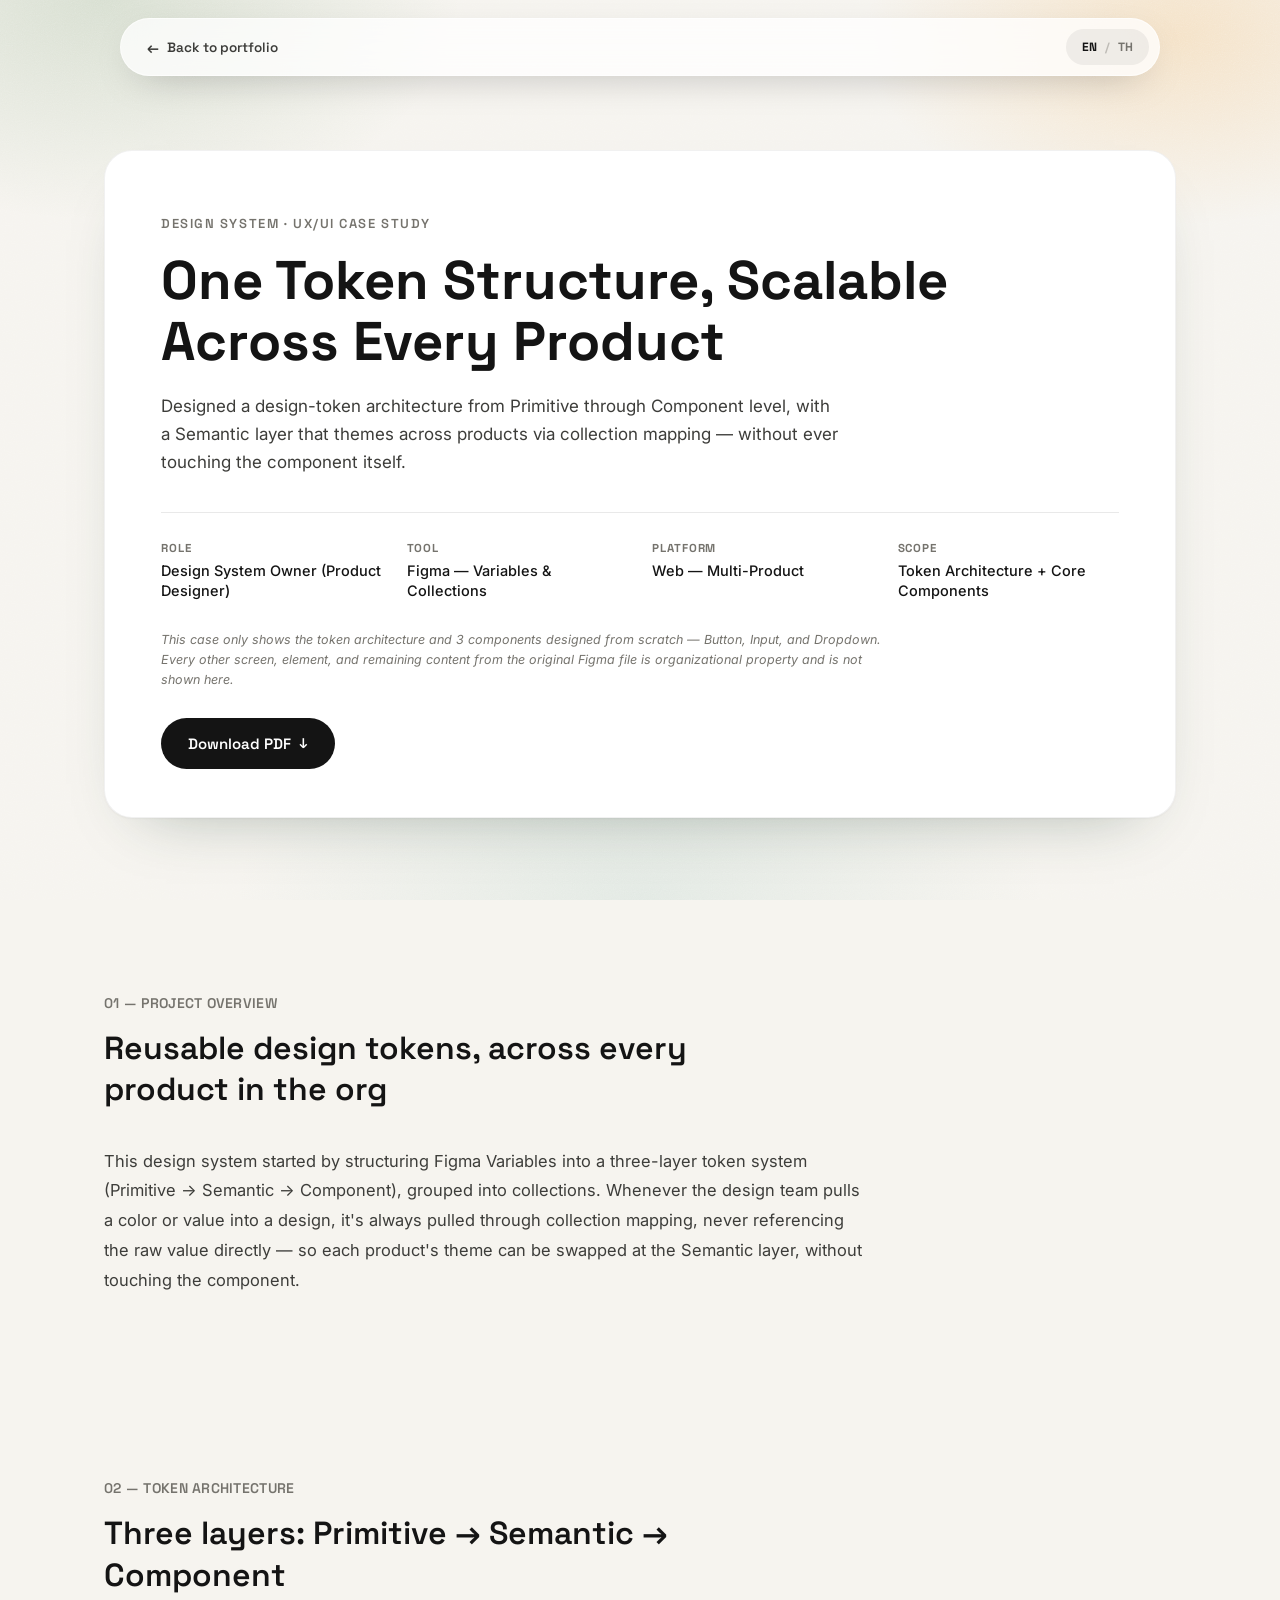
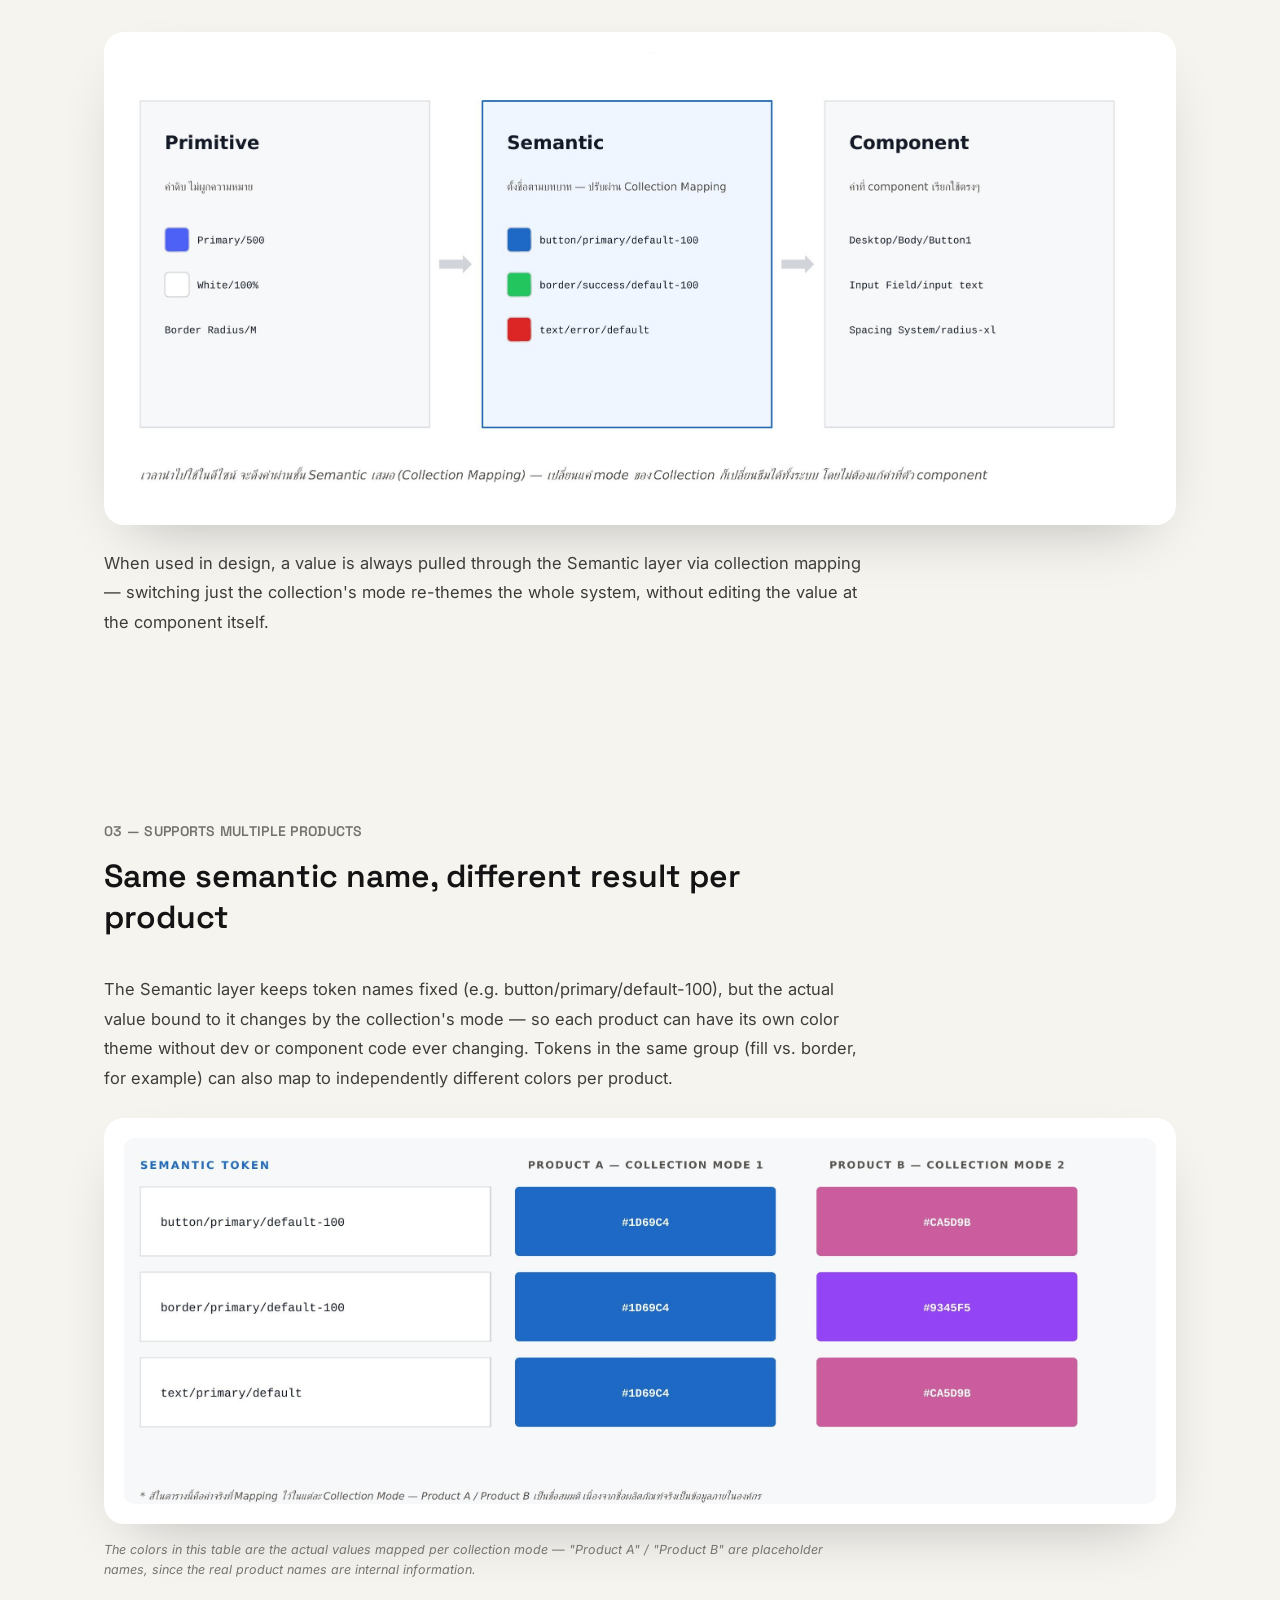
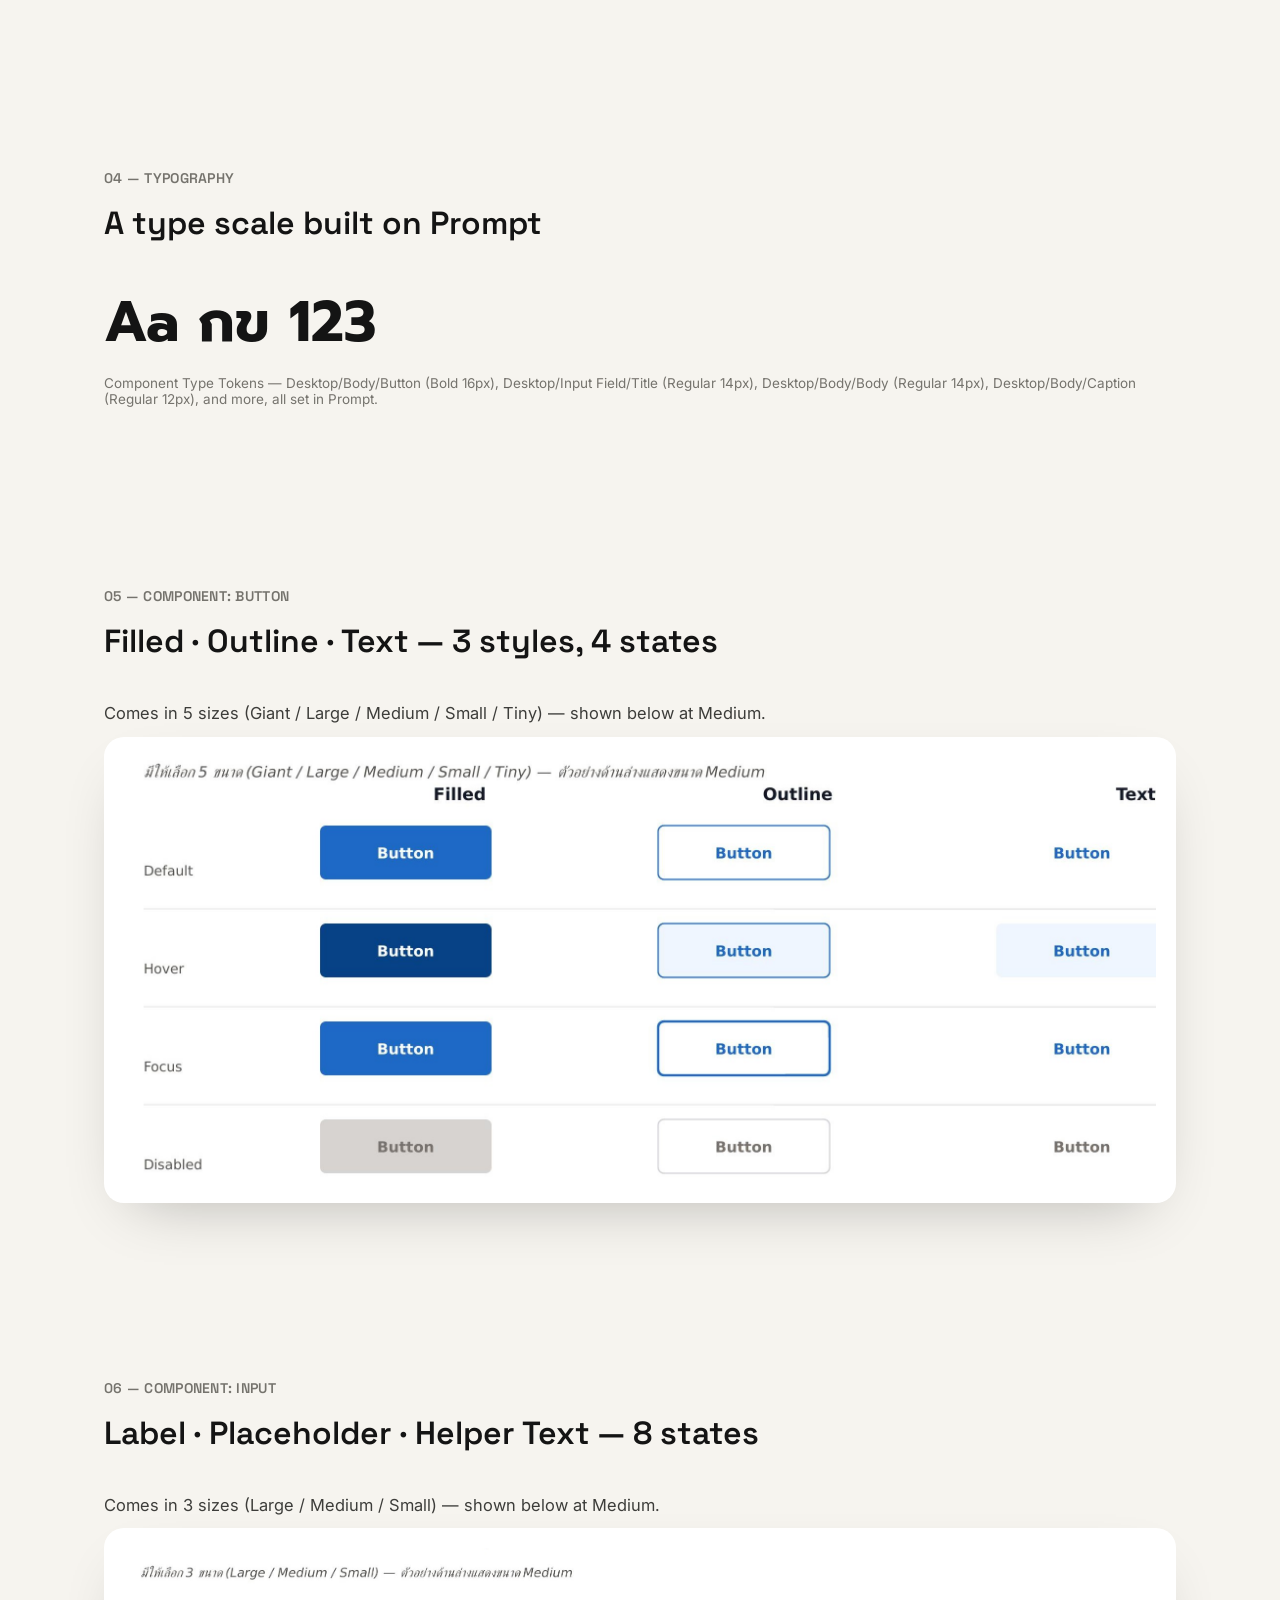
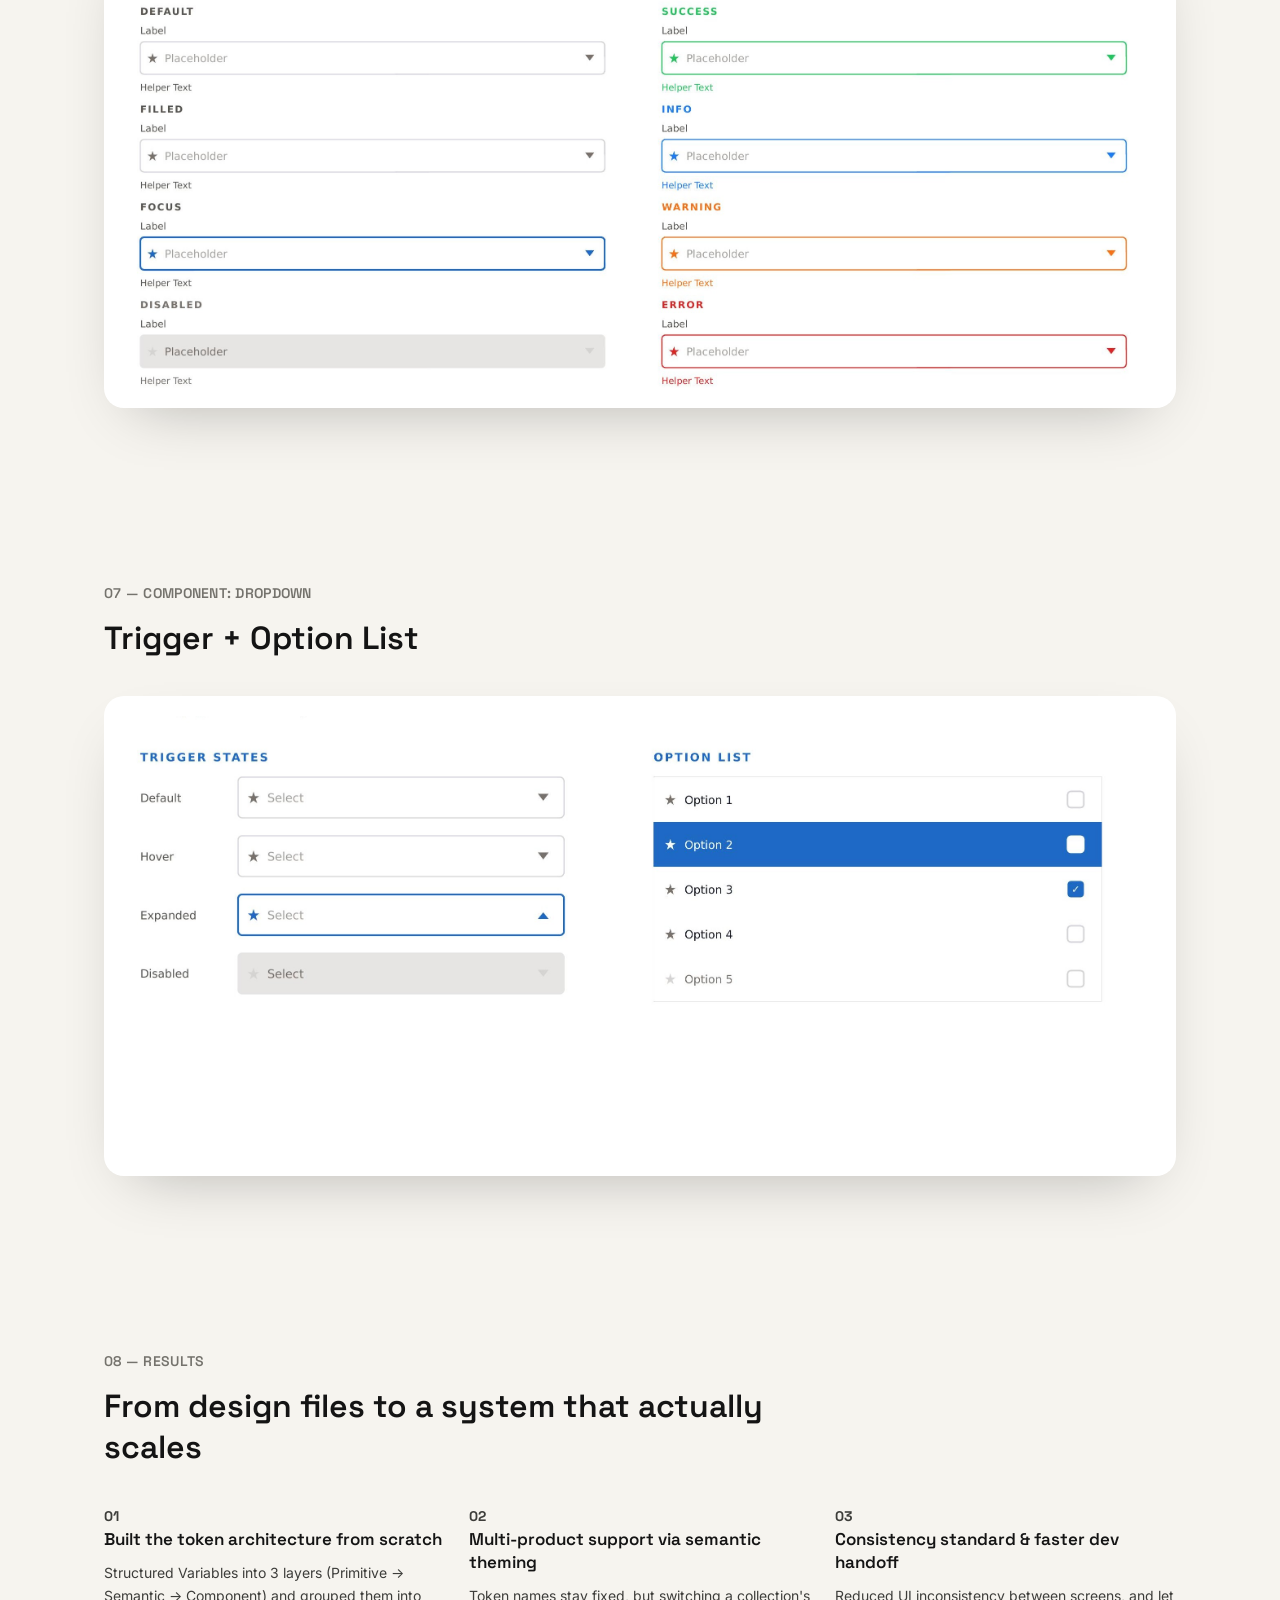
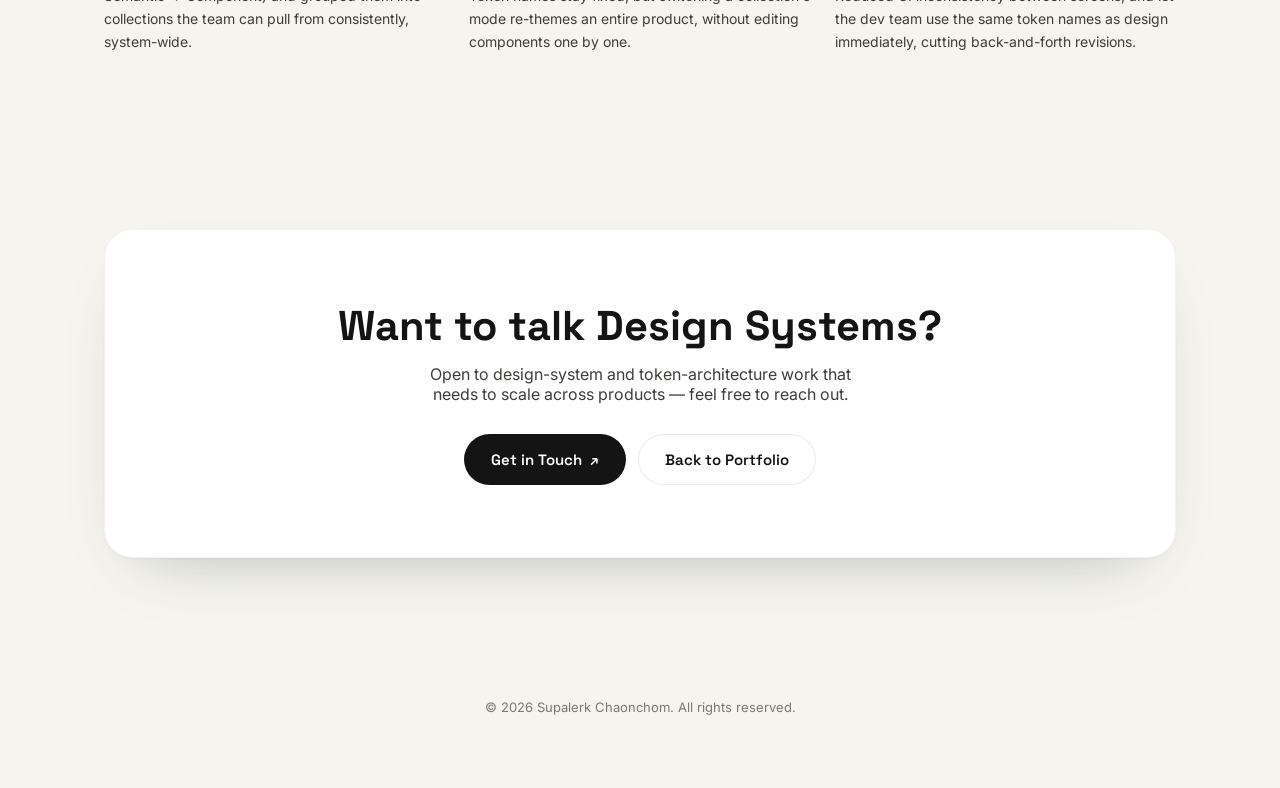
==== commit bd06512d: "Redesign home page with photo palette, marquee, polaroid stack and photo contact card Adopts the cle" ====
--- a/jeeno-portfolio/work/design-system.html
+++ b/jeeno-portfolio/work/design-system.html
@@ -9,8 +9,8 @@
 <link rel="preconnect" href="https://fonts.googleapis.com">
 <link rel="preconnect" href="https://fonts.gstatic.com" crossorigin>
 <link href="https://fonts.googleapis.com/css2?family=Space+Grotesk:wght@400;500;600;700&family=Inter:wght@400;500;600;700&family=Noto+Sans+Thai:wght@400;500;600;700&family=Prompt:wght@300;400;500;600;700&display=swap" rel="stylesheet">
-<link rel="stylesheet" href="../css/style.css" />
-<link rel="stylesheet" href="../css/case-study.css" />
+<link rel="stylesheet" href="../css/style.css?v=5" />
+<link rel="stylesheet" href="../css/case-study.css?v=5" />
 </head>
 <body class="cs-body">
 
@@ -182,6 +182,6 @@
   <p>&copy; <span id="year"></span> Supalerk Chaonchom. <span data-en="All rights reserved." data-th="สงวนลิขสิทธิ์">All rights reserved.</span></p>
 </footer>
 
-<script src="../js/main.js"></script>
+<script src="../js/main.js?v=5"></script>
 </body>
 </html>
--- a/jeeno-portfolio/css/style.css
+++ b/jeeno-portfolio/css/style.css
@@ -1,17 +1,26 @@
 /* ============================================
    Supalerk Chaonchom — Portfolio
-   Monochrome editorial style, inspired by
-   "Personal Portfolio Website — Animations" (Dribbble)
+   Clean, airy layout (pill labels, big tight headings, soft cards)
+   with a palette pulled from Jeeno's own photos:
+   pine forest green + sunset amber/ember + misty teal.
    ============================================ */
 
 :root {
-  --ink: #101010;
-  --ink-soft: #3a3a3a;
-  --muted: #6b6b6b;
-  --line: rgba(16, 16, 16, 0.1);
+  --ink: #141414;
+  --ink-soft: #3d3d3a;
+  --muted: #75736d;
+  --line: rgba(20, 20, 20, 0.09);
   --card-bg: #ffffff;
-  --bg-base: #c9c9c9;
-  --bg-base-2: #a9a9a9;
+  --paper: #f6f4ef;
+
+  /* photo palette */
+  --forest: #1e3b2c;
+  --leaf: #5e8a58;
+  --sunset: #f2a33a;
+  --ember: #e26d3d;
+  --mist: #9cc3ba;
+  --mist-deep: #3f8378;
+
   --radius-xl: 28px;
   --radius-lg: 20px;
   --radius-md: 14px;
@@ -19,37 +28,37 @@
   --maxw: 1120px;
   --font-display: "Space Grotesk", "Noto Sans Thai", sans-serif;
   --font-body: "Inter", "Noto Sans Thai", sans-serif;
+  --ease-out: cubic-bezier(.16, .84, .44, 1);
 }
 
 * { box-sizing: border-box; }
 
-html {
-  scroll-behavior: smooth;
-}
-
-html[data-lang="th"] body {
-  font-family: "Noto Sans Thai", var(--font-body);
-}
+html { scroll-behavior: smooth; }
+
+html[data-lang="th"] body { font-family: "Noto Sans Thai", var(--font-body); }
 
 body {
   margin: 0;
   font-family: var(--font-body);
   color: var(--ink);
-  background:
-    radial-gradient(ellipse 80% 50% at 20% 0%, rgba(255,255,255,0.55), transparent 60%),
-    radial-gradient(ellipse 60% 40% at 90% 10%, rgba(255,255,255,0.35), transparent 60%),
-    linear-gradient(160deg, var(--bg-base) 0%, var(--bg-base-2) 55%, #969696 100%);
+  background-color: var(--paper);
+  background-image:
+    radial-gradient(40% 35% at 8% 0%, rgba(94, 138, 88, 0.2), transparent 70%),
+    radial-gradient(35% 30% at 92% 4%, rgba(242, 163, 58, 0.22), transparent 70%),
+    radial-gradient(45% 40% at 50% 100%, rgba(156, 195, 186, 0.22), transparent 70%);
+  background-attachment: fixed;
   min-height: 100vh;
+  overflow-x: hidden;
   -webkit-font-smoothing: antialiased;
 }
 
-/* Subtle grain overlay to mimic the cloudy/textured background from the reference */
+/* Subtle paper grain */
 .grain-layer {
   position: fixed;
   inset: 0;
   z-index: 0;
   pointer-events: none;
-  opacity: 0.5;
+  opacity: 0.3;
   mix-blend-mode: overlay;
   background-image: url("data:image/svg+xml;utf8,<svg xmlns='http://www.w3.org/2000/svg' width='180' height='180'><filter id='n'><feTurbulence type='fractalNoise' baseFrequency='0.9' numOctaves='2' stitchTiles='stitch'/><feColorMatrix type='saturate' values='0'/></filter><rect width='100%25' height='100%25' filter='url(%23n)'/></svg>");
   background-size: 180px 180px;
@@ -66,15 +75,16 @@
   z-index: 1;
   max-width: var(--maxw);
   margin: 0 auto;
-  padding: 96px 24px;
+  padding: 88px 24px;
 }
 
 .card {
   position: relative;
   background: var(--card-bg);
+  border: 1px solid rgba(20, 20, 20, 0.06);
   border-radius: var(--radius-xl);
   padding: 56px;
-  box-shadow: 0 30px 80px -30px rgba(0,0,0,0.35);
+  box-shadow: 0 1px 2px rgba(0, 0, 0, 0.04), 0 28px 64px -40px rgba(30, 59, 44, 0.4);
   overflow: hidden;
 }
 
@@ -89,16 +99,58 @@
 }
 .section-label.center { text-align: center; }
 
+.section-head { margin-bottom: 32px; }
+.section-head.center { text-align: center; }
+
+.pill-label {
+  display: inline-block;
+  padding: 7px 15px;
+  border-radius: var(--radius-full);
+  background: rgba(20, 20, 20, 0.05);
+  border: 1px solid var(--line);
+  font-size: 13px;
+  font-weight: 500;
+  color: var(--ink-soft);
+}
+
+.section-big {
+  font-family: var(--font-display);
+  font-weight: 700;
+  font-size: clamp(2.2rem, 5vw, 3.6rem);
+  letter-spacing: -0.03em;
+  line-height: 1.05;
+  margin: 16px 0 0;
+}
+
+.section-sub {
+  color: var(--muted);
+  font-size: 17px;
+  line-height: 1.55;
+  max-width: 560px;
+  margin: 14px auto 0;
+}
+
 /* ---------- Reveal on scroll ---------- */
 
 .reveal {
   opacity: 0;
   transform: translateY(28px);
-  transition: opacity 0.8s cubic-bezier(.16,.84,.44,1), transform 0.8s cubic-bezier(.16,.84,.44,1);
-}
-.reveal.in-view {
-  opacity: 1;
-  transform: translateY(0);
+  transition: opacity 0.8s var(--ease-out), transform 0.8s var(--ease-out);
+}
+.reveal.in-view { opacity: 1; transform: translateY(0); }
+
+/* ---------- Scroll progress ---------- */
+
+.scroll-progress {
+  position: fixed;
+  top: 0; left: 0;
+  width: 100%;
+  height: 3px;
+  z-index: 60;
+  transform-origin: left;
+  transform: scaleX(var(--p, 0));
+  background: linear-gradient(90deg, var(--forest), var(--leaf), var(--sunset), var(--ember));
+  pointer-events: none;
 }
 
 /* ---------- Buttons & pills ---------- */
@@ -113,17 +165,21 @@
   font-weight: 600;
   font-size: 15px;
   border: 1px solid transparent;
-  transition: transform 0.25s ease, background 0.25s ease, opacity 0.25s ease;
+  transition: transform 0.25s ease, background 0.25s ease, box-shadow 0.25s ease;
   white-space: nowrap;
 }
 .btn:hover { transform: translateY(-2px); }
 .btn .arrow { font-size: 14px; transition: transform 0.25s ease; }
-.btn:hover .arrow { transform: translate(2px,-2px); }
+.btn:hover .arrow { transform: translate(2px, -2px); }
 
 .btn-dark { background: var(--ink); color: #fff; }
-.btn-dark:hover { background: #000; }
-.btn-outline { background: transparent; color: var(--ink); border-color: var(--line); }
-.btn-outline:hover { background: rgba(16,16,16,0.05); }
+.btn-dark:hover { background: var(--forest); box-shadow: 0 14px 30px -14px rgba(30, 59, 44, 0.7); }
+.btn-outline { background: rgba(255, 255, 255, 0.6); color: var(--ink); border-color: var(--line); }
+.btn-outline:hover { background: #fff; }
+.btn-accent { background: var(--forest); color: #fff; }
+.btn-accent:hover { background: #16301f; }
+.btn-sunset { background: var(--sunset); color: var(--ink); }
+.btn-sunset:hover { background: #f7b457; box-shadow: 0 18px 36px -14px rgba(242, 163, 58, 0.8); }
 .btn-sm { padding: 10px 18px; font-size: 13px; }
 .btn-lg { padding: 19px 34px; font-size: 17px; margin-top: 8px; }
 
@@ -133,14 +189,14 @@
   gap: 8px;
   padding: 10px 18px;
   border-radius: var(--radius-full);
-  background: rgba(16,16,16,0.05);
+  background: rgba(20, 20, 20, 0.05);
   border: 1px solid var(--line);
   font-size: 13.5px;
   font-weight: 500;
   color: var(--ink-soft);
   transition: background 0.25s ease, transform 0.25s ease;
 }
-.pill-tag:hover { background: rgba(16,16,16,0.09); transform: translateY(-1px); }
+.pill-tag:hover { background: rgba(20, 20, 20, 0.09); transform: translateY(-1px); }
 .pill-icon { font-size: 13px; }
 
 .pill-badge {
@@ -149,26 +205,40 @@
   gap: 8px;
   padding: 8px 16px;
   border-radius: var(--radius-full);
-  background: rgba(16,16,16,0.05);
+  background: rgba(255, 255, 255, 0.7);
   border: 1px solid var(--line);
   font-size: 13px;
-  font-weight: 600;
+  font-weight: 500;
   color: var(--ink-soft);
-  margin-bottom: 28px;
-}
+  margin-bottom: 26px;
+}
+
+.is-glass {
+  background: rgba(255, 255, 255, 0.14) !important;
+  border-color: rgba(255, 255, 255, 0.28) !important;
+  color: #fff !important;
+  backdrop-filter: blur(10px);
+  -webkit-backdrop-filter: blur(10px);
+}
+.pill-tag.is-glass:hover { background: rgba(255, 255, 255, 0.24) !important; }
 
 .dot {
   width: 8px; height: 8px; border-radius: 50%;
   background: #2fbf5e;
-  box-shadow: 0 0 0 3px rgba(47,191,94,0.18);
+  box-shadow: 0 0 0 3px rgba(47, 191, 94, 0.2);
   flex: none;
+  animation: dotPulse 2.4s ease-in-out infinite;
+}
+@keyframes dotPulse {
+  0%, 100% { box-shadow: 0 0 0 3px rgba(47, 191, 94, 0.2); }
+  50%      { box-shadow: 0 0 0 6px rgba(47, 191, 94, 0.08); }
 }
 
 /* ---------- Nav ---------- */
 
 .nav {
   position: fixed;
-  top: 18px;
+  top: 14px;
   left: 0; right: 0;
   z-index: 50;
   display: flex;
@@ -177,52 +247,65 @@
 }
 
 .nav-inner {
+  position: relative;
   width: 100%;
-  max-width: 1040px;
+  max-width: 1080px;
   display: flex;
   align-items: center;
   justify-content: space-between;
   gap: 12px;
-  background: rgba(255,255,255,0.75);
-  backdrop-filter: blur(16px);
-  -webkit-backdrop-filter: blur(16px);
-  border: 1px solid rgba(255,255,255,0.6);
+  background: rgba(255, 255, 255, 0.78);
+  backdrop-filter: blur(18px);
+  -webkit-backdrop-filter: blur(18px);
+  border: 1px solid rgba(255, 255, 255, 0.7);
   border-radius: var(--radius-full);
-  padding: 10px 10px 10px 20px;
-  box-shadow: 0 12px 40px -18px rgba(0,0,0,0.35);
-}
-
-.nav-badge {
-  display: flex;
-  align-items: center;
-  gap: 8px;
-  font-size: 13px;
-  font-weight: 600;
-  color: var(--ink-soft);
-  white-space: nowrap;
-}
+  padding: 8px 8px 8px 10px;
+  box-shadow: 0 10px 36px -20px rgba(30, 59, 44, 0.45);
+  transition: box-shadow 0.3s ease;
+}
+.nav.is-scrolled .nav-inner { box-shadow: 0 14px 40px -18px rgba(30, 59, 44, 0.55); }
+
+.nav-id { display: flex; align-items: center; gap: 10px; min-width: 0; }
+.nav-avatar {
+  width: 38px; height: 38px;
+  border-radius: 50%;
+  object-fit: cover;
+  box-shadow: 0 0 0 2px #fff, 0 0 0 3.5px var(--sunset);
+  flex: none;
+}
+.nav-id-text { display: flex; flex-direction: column; line-height: 1.2; min-width: 0; }
+.nav-name { font-family: var(--font-display); font-weight: 600; font-size: 14px; white-space: nowrap; }
+.nav-sub { font-size: 12px; color: var(--muted); white-space: nowrap; }
 
 .nav-links {
   display: flex;
-  gap: 26px;
+  gap: 4px;
   font-family: var(--font-display);
   font-weight: 500;
   font-size: 14px;
 }
-.nav-links a { color: var(--ink-soft); transition: color 0.2s ease; }
-.nav-links a:hover { color: var(--ink); }
-
-.nav-actions {
-  display: flex;
-  align-items: center;
-  gap: 10px;
+.nav-links a {
+  color: var(--ink-soft);
+  padding: 8px 14px;
+  border-radius: var(--radius-full);
+  transition: color 0.2s ease, background 0.2s ease;
+}
+.nav-links a:hover { color: var(--ink); background: rgba(20, 20, 20, 0.05); }
+
+.nav-actions { display: flex; align-items: center; gap: 8px; }
+
+.nav-cta-dot {
+  width: 7px; height: 7px;
+  border-radius: 50%;
+  background: var(--sunset);
+  box-shadow: 0 0 0 3px rgba(242, 163, 58, 0.3);
 }
 
 .lang-toggle {
   display: flex;
   align-items: center;
   gap: 4px;
-  background: rgba(16,16,16,0.06);
+  background: rgba(20, 20, 20, 0.06);
   border: none;
   border-radius: var(--radius-full);
   padding: 8px 12px;
@@ -253,175 +336,171 @@
 /* ---------- Hero ---------- */
 
 .hero-section {
-  padding-top: 150px;
-  display: flex;
-  flex-direction: column;
-  align-items: center;
-  min-height: 92vh;
-  justify-content: center;
-}
-
-.hero-card {
-  width: 100%;
+  padding-top: 168px;
+  padding-bottom: 56px;
   text-align: center;
-  padding: 72px 40px 64px;
-}
-
-.eyebrow {
-  font-family: var(--font-display);
-  text-transform: uppercase;
-  letter-spacing: 0.12em;
-  font-size: 13px;
-  font-weight: 600;
-  color: var(--muted);
-  margin: 0 0 18px;
-}
-
-.hero-name {
+}
+
+.hero-inner { max-width: 1040px; margin: 0 auto; }
+
+.hero-title {
   margin: 0;
   font-family: var(--font-display);
   font-weight: 700;
-  line-height: 0.94;
-  font-size: clamp(3rem, 9vw, 6.6rem);
-  display: flex;
-  flex-wrap: wrap;
-  justify-content: center;
-  gap: 0 22px;
-}
-
-.outline-text {
+  font-size: clamp(2.6rem, 6.4vw, 5.2rem);
+  text-wrap: balance;
+  line-height: 1.02;
+  letter-spacing: -0.035em;
+}
+html[data-lang="th"] .hero-title { line-height: 1.22; letter-spacing: -0.01em; }
+.hero-title > span { display: block; }
+
+.hero-grad {
+  background: linear-gradient(100deg, var(--forest) 0%, var(--leaf) 30%, var(--sunset) 65%, var(--ember) 100%);
+  background-size: 220% 100%;
+  -webkit-background-clip: text;
+  background-clip: text;
   color: transparent;
-  -webkit-text-stroke: 1.5px var(--ink);
-  text-stroke: 1.5px var(--ink);
-}
-
-.solid-text { color: var(--ink); }
-
-.hero-nickname {
-  font-family: var(--font-display);
-  color: var(--muted);
-  font-size: 15px;
-  margin: 14px 0 0;
-  letter-spacing: 0.04em;
+  animation: gradShift 9s ease-in-out infinite alternate;
+  padding-bottom: 0.06em;
+}
+@keyframes gradShift {
+  from { background-position: 0% 50%; }
+  to   { background-position: 100% 50%; }
 }
 
 .hero-tagline {
   max-width: 620px;
   margin: 26px auto 0;
   color: var(--ink-soft);
-  font-size: 17px;
+  font-size: 17.5px;
   line-height: 1.6;
 }
 
 .hero-actions {
   display: flex;
-  gap: 14px;
+  gap: 12px;
   justify-content: center;
   margin-top: 34px;
   flex-wrap: wrap;
 }
 
-.hero-social {
-  display: flex;
-  gap: 10px;
+.hero-chips {
+  display: flex;
+  flex-wrap: wrap;
   justify-content: center;
-  margin-top: 22px;
-  flex-wrap: wrap;
-}
-
-.scroll-cue {
-  margin-top: 46px;
-  display: flex;
-  flex-direction: column;
-  align-items: center;
-  gap: 10px;
-  font-size: 12px;
-  letter-spacing: 0.1em;
-  text-transform: uppercase;
-  color: rgba(16,16,16,0.55);
-}
-.scroll-line {
-  width: 1px; height: 34px;
-  background: linear-gradient(to bottom, rgba(16,16,16,0.5), transparent);
-  animation: scrollpulse 2s ease-in-out infinite;
-}
-@keyframes scrollpulse {
-  0%, 100% { opacity: 0.3; }
-  50% { opacity: 1; }
-}
-
-/* ---------- About ---------- */
-
-.about-grid {
-  display: grid;
-  grid-template-columns: 220px 1fr;
-  gap: 48px;
-  align-items: start;
-}
-
-.photo-reveal {
-  --reveal-r: 85px;
+  gap: 8px 18px;
+  margin-top: 40px;
+  font-family: var(--font-display);
+  font-size: 14px;
+  font-weight: 500;
+  color: var(--muted);
+}
+.hero-chips li { display: inline-flex; align-items: center; gap: 8px; }
+.hero-chips li::before {
+  content: "";
+  width: 9px; height: 9px;
+  border-radius: 3px;
+  background: var(--c);
+  transform: rotate(45deg);
+}
+
+/* ---------- Snapshot marquee ---------- */
+
+.marquee {
   position: relative;
-  width: 100%;
-  aspect-ratio: 1/1;
-  border-radius: var(--radius-lg);
+  z-index: 1;
   overflow: hidden;
-}
-
-.photo-reveal img {
-  position: absolute;
-  inset: 0;
+  padding: 18px 0 40px;
+  -webkit-mask-image: linear-gradient(90deg, transparent, #000 7%, #000 93%, transparent);
+  mask-image: linear-gradient(90deg, transparent, #000 7%, #000 93%, transparent);
+}
+
+.marquee-track {
+  display: flex;
+  width: max-content;
+  animation: marquee 70s linear infinite;
+}
+.marquee:hover .marquee-track { animation-play-state: paused; }
+
+.marquee-group { display: flex; gap: 20px; padding-right: 20px; }
+
+@keyframes marquee {
+  from { transform: translateX(0); }
+  to   { transform: translateX(-50%); }
+}
+
+.mq-item {
+  position: relative;
+  flex: none;
+  width: 400px;
+  height: 300px;
+  margin: 0;
+  border-radius: 24px;
+  overflow: hidden;
+  background: #e9e6df;
+  box-shadow: 0 22px 44px -28px rgba(30, 59, 44, 0.55);
+  transition: transform 0.45s var(--ease-out);
+}
+.mq-item:nth-child(odd)  { transform: rotate(-1.2deg); }
+.mq-item:nth-child(even) { transform: rotate(1.2deg) translateY(10px); }
+.mq-item:hover { transform: rotate(0) translateY(-6px) scale(1.02); }
+.mq-item.mq-tall { width: 228px; }
+
+.mq-item img {
   width: 100%;
   height: 100%;
   object-fit: cover;
-}
-
-.photo-reveal .photo-color {
-  z-index: 1;
-}
-
-.photo-reveal .photo-gray {
-  z-index: 2;
-  filter: grayscale(1) contrast(1.05);
-  transition: opacity 0.3s ease;
-}
-
-.photo-reveal.is-active .photo-gray {
-  -webkit-mask-image: radial-gradient(circle var(--reveal-r) at var(--mx, 50%) var(--my, 50%), transparent 60%, black 100%);
-  mask-image: radial-gradient(circle var(--reveal-r) at var(--mx, 50%) var(--my, 50%), transparent 60%, black 100%);
-}
-
-.photo-hint {
-  position: absolute;
-  left: 50%;
-  bottom: 14px;
-  transform: translateX(-50%);
-  z-index: 3;
-  font-family: var(--font-display);
-  font-size: 11px;
-  font-weight: 600;
-  letter-spacing: 0.04em;
-  text-transform: uppercase;
-  color: #fff;
-  background: rgba(16,16,16,0.55);
+  transition: transform 0.8s var(--ease-out);
+}
+.mq-item:hover img { transform: scale(1.06); }
+
+.mq-cap {
+  position: absolute;
+  left: 12px;
+  bottom: 12px;
   padding: 6px 12px;
   border-radius: var(--radius-full);
-  opacity: 1;
-  transition: opacity 0.3s ease;
-  pointer-events: none;
+  background: rgba(255, 255, 255, 0.88);
+  backdrop-filter: blur(8px);
+  -webkit-backdrop-filter: blur(8px);
+  font-family: var(--font-display);
+  font-size: 12.5px;
+  font-weight: 600;
+  color: var(--ink);
   white-space: nowrap;
 }
 
-.photo-reveal.is-active .photo-hint {
-  opacity: 0;
-}
-
-.section-title {
+/* ---------- About ---------- */
+
+.about-card { padding: 60px; }
+
+.about-grid {
+  display: grid;
+  grid-template-columns: 1.15fr 0.85fr;
+  gap: 56px;
+  align-items: center;
+}
+
+.about-hello {
+  font-family: var(--font-display);
+  font-weight: 700;
+  font-size: clamp(2.4rem, 5vw, 4rem);
+  line-height: 1.02;
+  letter-spacing: -0.03em;
+  margin: 18px 0 22px;
+}
+html[data-lang="th"] .about-hello { line-height: 1.2; letter-spacing: -0.01em; }
+.about-hello > span { display: block; }
+.about-nick { color: var(--sunset); font-weight: 600; }
+
+.about-lead {
   font-family: var(--font-display);
   font-weight: 600;
-  font-size: clamp(1.5rem, 2.6vw, 2.1rem);
-  line-height: 1.3;
-  margin: 0 0 20px;
+  font-size: 20px;
+  line-height: 1.4;
+  color: var(--forest);
+  margin: 0 0 14px;
 }
 
 .about-text {
@@ -431,72 +510,150 @@
   margin: 0 0 32px;
 }
 
-.stat-row {
-  display: flex;
-  gap: 36px;
-  flex-wrap: wrap;
-  padding-top: 24px;
-  border-top: 1px solid var(--line);
-}
-
-.stat { display: flex; flex-direction: column; gap: 4px; max-width: 200px; }
-.stat-num { font-family: var(--font-display); font-weight: 700; font-size: 30px; }
+.stat-row { display: grid; grid-template-columns: repeat(3, 1fr); gap: 20px; }
+.stat {
+  display: flex;
+  flex-direction: column;
+  gap: 4px;
+  padding-left: 14px;
+  border-left: 3px solid var(--c, var(--ink));
+}
+.stat-num { font-family: var(--font-display); font-weight: 700; font-size: 30px; letter-spacing: -0.02em; }
 .stat-label { font-size: 13px; color: var(--muted); line-height: 1.4; }
 
+/* Polaroid photo stack — tap / click / Enter cycles the front photo to the back */
+.photo-stack {
+  position: relative;
+  width: 100%;
+  max-width: 380px;
+  aspect-ratio: 4 / 5;
+  margin: 0 auto;
+  cursor: pointer;
+  outline: none;
+}
+.photo-stack:focus-visible { outline: 2px solid var(--sunset); outline-offset: 12px; border-radius: 20px; }
+
+.ps-card {
+  position: absolute;
+  inset: 0;
+  margin: 0;
+  padding: 10px 10px 46px;
+  background: #fff;
+  border-radius: 18px;
+  box-shadow: 0 1px 2px rgba(0, 0, 0, 0.06), 0 30px 60px -30px rgba(30, 59, 44, 0.55);
+  transition: transform 0.6s var(--ease-out), opacity 0.35s ease;
+}
+.ps-card img {
+  width: 100%;
+  height: 100%;
+  object-fit: cover;
+  border-radius: 11px;
+}
+.ps-cap {
+  position: absolute;
+  left: 0; right: 0;
+  bottom: 13px;
+  text-align: center;
+  font-family: var(--font-display);
+  font-size: 14px;
+  font-weight: 600;
+  color: var(--ink-soft);
+}
+
+.ps-card[data-pos="0"] { z-index: 3; transform: rotate(-2.5deg); }
+.ps-card[data-pos="1"] { z-index: 2; transform: translate(22px, -12px) rotate(5deg); }
+.ps-card[data-pos="2"] { z-index: 1; transform: translate(-22px, 10px) rotate(-8deg); }
+
+.photo-stack:hover .ps-card[data-pos="0"] { transform: rotate(-1deg) translateY(-6px); }
+.photo-stack:hover .ps-card[data-pos="1"] { transform: translate(64px, -18px) rotate(10deg); }
+.photo-stack:hover .ps-card[data-pos="2"] { transform: translate(-64px, 12px) rotate(-13deg); }
+
+.ps-card.is-out { transform: translate(120%, -8%) rotate(18deg) !important; opacity: 0; }
+
+.ps-hint {
+  position: absolute;
+  z-index: 4;
+  top: -14px;
+  right: -8px;
+  padding: 7px 13px;
+  border-radius: var(--radius-full);
+  background: var(--sunset);
+  color: var(--ink);
+  font-family: var(--font-display);
+  font-size: 12px;
+  font-weight: 700;
+  box-shadow: 0 10px 20px -10px rgba(226, 109, 61, 0.8);
+  transform: rotate(6deg);
+  pointer-events: none;
+  white-space: nowrap;
+}
+
 /* ---------- Services accordion ---------- */
 
-.services-card { padding: 56px 56px 24px; }
-
-.ghost-word {
-  position: absolute;
-  top: -18px;
-  left: 40px;
-  font-family: var(--font-display);
-  font-weight: 700;
-  font-size: 110px;
-  color: rgba(16,16,16,0.05);
-  pointer-events: none;
-  user-select: none;
-  white-space: nowrap;
-}
+.services-card { padding: 18px; }
 
 .accordion-item {
-  border-bottom: 1px solid var(--line);
-}
-.accordion-item:first-child { border-top: 1px solid var(--line); }
+  border-radius: 18px;
+  transition: background 0.35s ease;
+}
+.accordion-item + .accordion-item { margin-top: 4px; }
+.accordion-item.is-open { background: color-mix(in srgb, var(--acc) 8%, #fff); }
 
 .accordion-head {
   width: 100%;
-  display: flex;
+  display: grid;
+  grid-template-columns: auto 1fr auto;
   align-items: center;
-  justify-content: space-between;
+  gap: 18px;
   background: none;
   border: none;
   cursor: pointer;
-  padding: 26px 4px;
+  padding: 22px 22px;
   text-align: left;
   font-family: var(--font-display);
-}
-
-.acc-title { font-size: clamp(20px, 3vw, 30px); font-weight: 600; color: var(--ink); }
+  color: var(--ink);
+}
+
+.acc-num {
+  width: 40px; height: 40px;
+  border-radius: 12px;
+  display: grid;
+  place-items: center;
+  font-size: 13px;
+  font-weight: 700;
+  color: var(--acc);
+  background: color-mix(in srgb, var(--acc) 14%, #fff);
+  transition: background 0.3s ease, color 0.3s ease;
+}
+.accordion-item.is-open .acc-num { background: var(--acc); color: #fff; }
+
+.acc-title { font-size: clamp(20px, 3vw, 28px); font-weight: 600; letter-spacing: -0.015em; }
+
 .acc-icon {
-  font-size: 18px;
+  width: 36px; height: 36px;
+  border-radius: 50%;
+  display: grid;
+  place-items: center;
+  font-size: 20px;
+  line-height: 1;
+  border: 1px solid var(--line);
   color: var(--ink-soft);
-  transition: transform 0.3s ease;
-  flex: none;
-  margin-left: 16px;
-}
-.accordion-item.is-open .acc-icon { transform: rotate(45deg); }
+  transition: transform 0.35s var(--ease-out), background 0.3s ease, color 0.3s ease;
+}
+.accordion-item.is-open .acc-icon {
+  transform: rotate(45deg);
+  background: var(--ink);
+  border-color: var(--ink);
+  color: #fff;
+}
 
 .accordion-body {
   max-height: 0;
   overflow: hidden;
   transition: max-height 0.4s ease, padding 0.4s ease;
-}
-.accordion-item.is-open .accordion-body {
-  max-height: 200px;
-  padding-bottom: 26px;
-}
+  padding: 0 22px 0 80px;
+}
+.accordion-item.is-open .accordion-body { max-height: 200px; padding-bottom: 24px; }
 .accordion-body p {
   margin: 0;
   color: var(--ink-soft);
@@ -507,31 +664,10 @@
 
 /* ---------- Work ---------- */
 
-.work-section {
-  position: relative;
-}
-
-.ghost-word-center {
-  left: 50%;
-  transform: translateX(-50%);
-  top: -8px;
-}
-
-.work-heading {
-  font-family: var(--font-display);
-  font-weight: 600;
-  font-size: clamp(1.4rem, 2.6vw, 2rem);
-  line-height: 1.35;
-  text-align: center;
-  max-width: 620px;
-  margin: 0 auto 48px;
-  color: var(--ink);
-}
-
 .work-grid {
   display: grid;
   grid-template-columns: repeat(6, 1fr);
-  gap: 28px;
+  gap: 24px;
 }
 
 .work-card { grid-column: span 2; }
@@ -553,56 +689,113 @@
 }
 
 .work-card {
+  --acc: var(--forest);
   background: var(--card-bg);
-  border-radius: var(--radius-lg);
+  border-radius: 24px;
   overflow: hidden;
   display: flex;
   flex-direction: column;
-  box-shadow: 0 24px 60px -30px rgba(0,0,0,0.3);
-  transition: transform 0.35s ease, box-shadow 0.35s ease;
-  border: 1px solid transparent;
+  border: 1px solid rgba(20, 20, 20, 0.06);
+  box-shadow: 0 1px 2px rgba(0, 0, 0, 0.04), 0 24px 56px -38px rgba(30, 59, 44, 0.45);
+  transition: transform 0.4s var(--ease-out), box-shadow 0.4s ease, border-color 0.4s ease;
 }
 .work-card:hover {
-  transform: translateY(-8px) scale(1.015);
-  box-shadow: 0 34px 80px -22px rgba(0,0,0,0.45);
-  border-color: rgba(16,16,16,0.08);
-}
-
-.work-thumb.photo-reveal {
-  --reveal-r: 130px;
-  aspect-ratio: 4/3;
-  border-radius: 0;
-}
-
-.work-thumb.photo-reveal::after {
+  transform: translateY(-8px);
+  border-color: color-mix(in srgb, var(--acc) 40%, transparent);
+  box-shadow: 0 34px 70px -30px color-mix(in srgb, var(--acc) 60%, transparent);
+}
+
+.work-thumb {
+  position: relative;
+  aspect-ratio: 4 / 3;
+  overflow: hidden;
+  margin: 8px 8px 0;
+  border-radius: 18px;
+  background: #eeece6;
+}
+.work-thumb img {
+  position: absolute;
+  inset: 0;
+  width: 100%;
+  height: 100%;
+  object-fit: cover;
+  transition: transform 0.8s var(--ease-out);
+}
+.work-card:hover .work-thumb img { transform: scale(1.06); }
+
+/* Motion preview that replaces the still on hover */
+.work-video {
+  position: absolute;
+  inset: -1px;
+  width: calc(100% + 2px);
+  height: calc(100% + 2px);
+  object-fit: cover;
+  z-index: 3;
+  opacity: 0;
+  transition: opacity 0.45s ease;
+  pointer-events: none;
+}
+.work-card:hover .work-video,
+.work-video.is-playing { opacity: 1; }
+
+/* While the clip is showing, drop the index so the frame stays clean */
+.work-thumb .work-index { transition: opacity 0.4s ease; }
+.work-card:hover .work-thumb:has(.work-video) .work-index,
+.work-thumb:has(.work-video.is-playing) .work-index { opacity: 0; }
+
+.work-preview-badge {
+  position: absolute;
+  top: 12px;
+  right: 12px;
+  z-index: 5;
+  display: inline-flex;
+  align-items: center;
+  gap: 7px;
+  padding: 5px 10px;
+  border-radius: var(--radius-full);
+  background: rgba(10, 10, 10, 0.68);
+  backdrop-filter: blur(6px);
+  color: #fff;
+  font-family: var(--font-display);
+  font-size: 9.5px;
+  font-weight: 600;
+  letter-spacing: 0.07em;
+  text-transform: uppercase;
+  pointer-events: none;
+}
+.work-preview-badge::before {
   content: "";
-  position: absolute;
-  inset: auto 0 0 0;
-  height: 60%;
-  background: linear-gradient(to top, rgba(10,10,10,0.55), transparent);
-  z-index: 3;
+  width: 6px;
+  height: 6px;
+  border-radius: 50%;
+  background: var(--sunset);
+  animation: previewPulse 1.8s ease-in-out infinite;
+}
+@keyframes previewPulse {
+  0%, 100% { opacity: 1; transform: scale(1); }
+  50%      { opacity: 0.35; transform: scale(0.7); }
+}
+
+.work-index {
+  position: absolute;
+  left: 12px;
+  top: 12px;
+  z-index: 4;
+  padding: 5px 11px;
+  border-radius: var(--radius-full);
+  background: rgba(255, 255, 255, 0.92);
+  font-family: var(--font-display);
+  font-weight: 700;
+  font-size: 12px;
+  color: var(--acc);
   pointer-events: none;
 }
 
-.work-index {
-  position: absolute;
-  left: 16px;
-  bottom: 12px;
-  z-index: 4;
-  font-family: var(--font-display);
-  font-weight: 700;
-  font-size: 34px;
-  color: #fff;
-  text-shadow: 0 2px 14px rgba(0,0,0,0.35);
-  pointer-events: none;
-  letter-spacing: -0.01em;
-}
-
 .work-card-body {
-  padding: 26px 28px 28px;
+  padding: 22px 24px 26px;
   display: flex;
   flex-direction: column;
-  gap: 14px;
+  gap: 12px;
   flex: 1;
 }
 
@@ -618,26 +811,34 @@
   font-weight: 600;
   text-transform: uppercase;
   letter-spacing: 0.03em;
-  color: var(--muted);
-  background: rgba(16,16,16,0.05);
+  color: var(--acc, var(--muted));
+  background: color-mix(in srgb, var(--acc, #141414) 11%, #fff);
   padding: 6px 12px;
-  border-radius: var(--radius-md);
+  border-radius: var(--radius-full);
   line-height: 1.4;
 }
 
 .work-card-top .arrow {
   flex: none;
-  margin-top: 4px;
-  transition: transform 0.3s ease;
+  width: 30px; height: 30px;
+  border-radius: 50%;
+  display: grid;
+  place-items: center;
+  font-size: 13px;
+  background: rgba(20, 20, 20, 0.05);
+  transition: transform 0.3s ease, background 0.3s ease, color 0.3s ease;
 }
 .work-card:hover .work-card-top .arrow {
-  transform: translate(3px, -3px);
+  transform: rotate(45deg);
+  background: var(--acc);
+  color: #fff;
 }
 
 .work-card h3 {
   font-family: var(--font-display);
   font-size: 21px;
   font-weight: 600;
+  letter-spacing: -0.015em;
   margin: 0;
   line-height: 1.3;
 }
@@ -658,22 +859,51 @@
   padding-top: 12px;
 }
 
+/* Explicit "go read it" affordance at the foot of every work card */
+.work-cta {
+  display: inline-flex;
+  align-items: center;
+  gap: 9px;
+  align-self: flex-start;
+  font-family: var(--font-display);
+  font-size: 13.5px;
+  font-weight: 600;
+  letter-spacing: 0.01em;
+  color: var(--ink);
+  position: relative;
+  padding-bottom: 5px;
+}
+.work-cta::after {
+  content: "";
+  position: absolute;
+  left: 0;
+  bottom: 0;
+  width: 100%;
+  height: 2px;
+  border-radius: 2px;
+  background: var(--acc);
+  transform: scaleX(0);
+  transform-origin: left;
+  transition: transform 0.4s cubic-bezier(0.22, 1, 0.36, 1);
+}
+.work-card:hover .work-cta::after { transform: scaleX(1); }
+
+.work-cta-arrow {
+  display: inline-block;
+  color: var(--acc);
+  transition: transform 0.35s cubic-bezier(0.22, 1, 0.36, 1);
+}
+.work-card:hover .work-cta-arrow { transform: translateX(5px); }
+
 /* ---------- Experience timeline ---------- */
 
-.timeline {
-  display: flex;
-  flex-direction: column;
-  gap: 0;
-}
+.timeline { display: flex; flex-direction: column; }
 
 .timeline-item {
   display: grid;
-  grid-template-columns: 140px 1fr;
+  grid-template-columns: 150px 1fr;
   gap: 32px;
-  padding: 28px 0;
-  border-top: 1px solid var(--line);
-}
-.timeline-item:last-child { border-bottom: 1px solid var(--line); }
+}
 
 .timeline-date {
   font-family: var(--font-display);
@@ -681,12 +911,37 @@
   font-size: 14px;
   color: var(--muted);
   white-space: nowrap;
-}
+  padding-top: 2px;
+}
+
+.timeline-content {
+  position: relative;
+  padding: 0 0 36px 30px;
+  border-left: 2px solid var(--line);
+}
+.timeline-item:last-child .timeline-content { padding-bottom: 0; border-left-color: transparent; }
+.timeline-content::before {
+  content: "";
+  position: absolute;
+  left: -8px;
+  top: 3px;
+  width: 14px; height: 14px;
+  border-radius: 50%;
+  background: #fff;
+  border: 3px solid var(--forest);
+}
+.timeline-item.is-current .timeline-content::before {
+  background: #2fbf5e;
+  border-color: #fff;
+  box-shadow: 0 0 0 2px #2fbf5e, 0 0 0 7px rgba(47, 191, 94, 0.16);
+}
+.timeline-item.is-edu .timeline-content::before { border-color: var(--sunset); }
 
 .timeline-content h4 {
   margin: 0 0 4px;
   font-family: var(--font-display);
   font-size: 19px;
+  letter-spacing: -0.01em;
 }
 
 .timeline-org {
@@ -708,9 +963,10 @@
   content: "";
   position: absolute;
   left: 0; top: 9px;
-  width: 5px; height: 5px;
-  border-radius: 50%;
-  background: var(--ink-soft);
+  width: 6px; height: 6px;
+  border-radius: 2px;
+  transform: rotate(45deg);
+  background: var(--leaf);
 }
 
 .timeline-item.is-edu .timeline-content h4 { font-size: 17px; }
@@ -718,20 +974,51 @@
 /* ---------- Contact ---------- */
 
 .contact-card {
+  position: relative;
+  border-radius: var(--radius-xl);
+  overflow: hidden;
   text-align: center;
-  padding: 80px 40px;
-}
+  color: #fff;
+  isolation: isolate;
+  box-shadow: 0 40px 80px -40px rgba(226, 109, 61, 0.6);
+}
+
+.contact-bg {
+  position: absolute;
+  inset: 0;
+  width: 100%;
+  height: 100%;
+  object-fit: cover;
+  object-position: center 42%;
+  z-index: -2;
+  transform: scale(1.04);
+  transition: transform 1.6s var(--ease-out);
+}
+.contact-card:hover .contact-bg { transform: scale(1.09); }
+
+.contact-card::after {
+  content: "";
+  position: absolute;
+  inset: 0;
+  z-index: -1;
+  background:
+    linear-gradient(180deg, rgba(18, 28, 22, 0.35) 0%, rgba(18, 28, 22, 0.55) 45%, rgba(14, 22, 17, 0.88) 100%);
+}
+
+.contact-inner { padding: 96px 32px 80px; }
 
 .contact-title {
   font-family: var(--font-display);
   font-weight: 700;
-  font-size: clamp(2.2rem, 6vw, 3.6rem);
+  font-size: clamp(2.4rem, 6.5vw, 4.4rem);
+  letter-spacing: -0.035em;
   margin: 0 0 14px;
-  line-height: 1.08;
-}
+  line-height: 1.05;
+}
+html[data-lang="th"] .contact-title { letter-spacing: -0.01em; line-height: 1.2; }
 
 .contact-sub {
-  color: var(--ink-soft);
+  color: rgba(255, 255, 255, 0.82);
   font-size: 17px;
   max-width: 480px;
   margin: 0 auto 34px;
@@ -739,7 +1026,7 @@
 
 .contact-pills {
   display: flex;
-  gap: 12px;
+  gap: 10px;
   justify-content: center;
   flex-wrap: wrap;
   margin-top: 34px;
@@ -753,46 +1040,101 @@
   text-align: center;
   padding: 40px 24px 60px;
   font-size: 13px;
-  color: rgba(16,16,16,0.55);
-}
+  color: rgba(20, 20, 20, 0.55);
+}
+
+.footer-dark {
+  margin-top: 40px;
+  padding: 56px 24px 36px;
+  background: #0f0f0e;
+  color: rgba(255, 255, 255, 0.55);
+  text-align: left;
+}
+
+.footer-inner {
+  max-width: var(--maxw);
+  margin: 0 auto;
+  display: flex;
+  align-items: center;
+  justify-content: space-between;
+  gap: 24px;
+  flex-wrap: wrap;
+  padding-bottom: 32px;
+  border-bottom: 1px solid rgba(255, 255, 255, 0.1);
+}
+
+.footer-mail {
+  font-family: var(--font-display);
+  font-size: clamp(18px, 2.4vw, 24px);
+  color: rgba(255, 255, 255, 0.7);
+  transition: color 0.2s ease;
+}
+.footer-mail strong { color: #fff; font-weight: 600; }
+.footer-mail:hover strong { color: var(--sunset); }
+
+.footer-links { display: flex; gap: 22px; flex-wrap: wrap; font-size: 14px; }
+.footer-links a { color: rgba(255, 255, 255, 0.7); transition: color 0.2s ease; }
+.footer-links a:hover { color: #fff; }
+
+.footer-copy { max-width: var(--maxw); margin: 24px auto 0; font-size: 13px; }
 
 /* ---------- Responsive ---------- */
 
-@media (max-width: 860px) {
+@media (max-width: 960px) {
   .nav-links { display: none; }
   .menu-toggle { display: flex; }
-  .about-grid { grid-template-columns: 1fr; }
-  .about-photo { width: 140px; }
+}
+
+@media (max-width: 860px) {
+  .section { padding: 64px 16px; }
+  .hero-section { padding-top: 140px; }
+  .about-grid { grid-template-columns: 1fr; gap: 64px; }
+  .photo-stack { max-width: 300px; }
   .work-grid { grid-template-columns: 1fr; }
   .work-card { grid-column: auto !important; }
   .timeline-item { grid-template-columns: 1fr; gap: 8px; }
-  .card { padding: 36px 24px; }
-  .services-card { padding: 40px 24px 16px; }
-  .ghost-word { font-size: 60px; left: 20px; top: -6px; }
-  .ghost-word-center { left: 50%; transform: translateX(-50%); }
-  .work-heading { margin-bottom: 32px; }
-  .hero-card { padding: 56px 20px 48px; }
-}
-
-@media (max-width: 520px) {
-  .hero-actions { flex-direction: column; width: 100%; }
+  .timeline-date { padding-left: 32px; }
+  .card, .about-card { padding: 36px 22px; }
+  .services-card { padding: 10px; }
+  .accordion-head { padding: 18px 14px; gap: 14px; }
+  .accordion-body { padding-left: 14px; padding-right: 14px; }
+  .mq-item { width: 290px; height: 220px; }
+  .mq-item.mq-tall { width: 166px; }
+  .contact-inner { padding: 72px 20px 60px; }
+}
+
+@media (max-width: 560px) {
+  .nav-id-text { display: none; }
+  .hero-actions { flex-direction: column; }
   .hero-actions .btn { justify-content: center; }
-  .nav-inner { padding: 8px 8px 8px 14px; }
-  .nav-badge span:last-child { display: none; }
+  .stat-row { grid-template-columns: 1fr 1fr; gap: 18px; }
+  .footer-inner { flex-direction: column; align-items: flex-start; }
 }
 
 /* Mobile nav drawer */
 .nav-links.is-open {
   display: flex;
   position: absolute;
-  top: 64px;
+  top: 62px;
   left: 0; right: 0;
-  background: rgba(255,255,255,0.96);
+  background: rgba(255, 255, 255, 0.97);
   backdrop-filter: blur(16px);
   border-radius: var(--radius-lg);
   flex-direction: column;
-  padding: 18px;
-  gap: 4px;
-  box-shadow: 0 20px 50px -20px rgba(0,0,0,0.4);
-}
-.nav-links.is-open a { padding: 10px 8px; }
+  padding: 12px;
+  gap: 2px;
+  box-shadow: 0 20px 50px -20px rgba(0, 0, 0, 0.4);
+}
+.nav-links.is-open a { padding: 12px 14px; }
+
+/* ---------- Reduced motion ---------- */
+
+@media (prefers-reduced-motion: reduce) {
+  html { scroll-behavior: auto; }
+  .reveal { opacity: 1; transform: none; transition: none; }
+  .marquee { overflow-x: auto; }
+  .marquee-track { animation: none; }
+  .marquee-group[aria-hidden="true"] { display: none; }
+  .hero-grad, .dot { animation: none; }
+  .ps-card, .mq-item, .work-card, .contact-bg { transition: none; }
+}
--- a/jeeno-portfolio/css/case-study.css
+++ b/jeeno-portfolio/css/case-study.css
@@ -121,6 +121,37 @@
   flex-wrap: wrap;
 }
 
+/* Hero with a looping clip alongside the intro copy */
+.cs-hero-card.has-media {
+  display: grid;
+  grid-template-columns: 1fr 290px;
+  gap: 56px;
+  align-items: center;
+}
+.cs-hero-card.has-media .cs-meta-grid {
+  grid-template-columns: repeat(2, 1fr);
+  gap: 20px 24px;
+}
+
+.cs-hero-media {
+  display: flex;
+  flex-direction: column;
+  gap: 14px;
+}
+.cs-hero-media video {
+  display: block;
+  width: 100%;
+  height: auto;
+  border-radius: var(--radius-md);
+  background: #f4f4f1;
+}
+.cs-hero-media-caption {
+  font-size: 12px;
+  color: var(--muted);
+  line-height: 1.5;
+  text-align: center;
+}
+
 /* ---------- Sections ---------- */
 
 .cs-section-label {
@@ -436,6 +467,98 @@
   font-size: 13px;
   color: var(--muted);
   line-height: 1.6;
+}
+
+/* ---------- Interactive walkthrough (looping prototype clip) ---------- */
+
+.cs-demo {
+  display: grid;
+  grid-template-columns: 270px 1fr;
+  gap: 46px;
+  align-items: center;
+  background: var(--card-bg);
+  border-radius: var(--radius-lg);
+  padding: 36px 40px;
+  box-shadow: 0 24px 60px -30px rgba(0,0,0,0.3);
+}
+
+.cs-demo-media {
+  border-radius: var(--radius-md);
+  overflow: hidden;
+  background: #f4f4f1;
+}
+.cs-demo-media video {
+  display: block;
+  width: 100%;
+  height: auto;
+}
+
+.cs-demo-badge {
+  display: inline-flex;
+  align-items: center;
+  gap: 8px;
+  font-family: var(--font-display);
+  font-size: 10.5px;
+  font-weight: 700;
+  letter-spacing: 0.1em;
+  text-transform: uppercase;
+  color: var(--muted);
+  margin-bottom: 14px;
+}
+.cs-demo-badge::before {
+  content: "";
+  width: 6px;
+  height: 6px;
+  border-radius: 50%;
+  background: var(--ink);
+  animation: csDemoPulse 1.8s ease-in-out infinite;
+}
+@keyframes csDemoPulse {
+  0%, 100% { opacity: 1; transform: scale(1); }
+  50%      { opacity: 0.3; transform: scale(0.7); }
+}
+
+.cs-demo-body h3 {
+  font-family: var(--font-display);
+  font-size: 22px;
+  font-weight: 600;
+  margin: 0 0 12px;
+  line-height: 1.35;
+}
+.cs-demo-body > p {
+  font-size: 14.5px;
+  color: var(--ink-soft);
+  line-height: 1.7;
+  margin: 0 0 20px;
+}
+
+.cs-demo-steps {
+  display: flex;
+  flex-direction: column;
+  gap: 10px;
+  margin: 0;
+  padding: 0;
+  list-style: none;
+  counter-reset: demostep;
+}
+.cs-demo-steps li {
+  counter-increment: demostep;
+  position: relative;
+  padding-left: 34px;
+  font-size: 13.5px;
+  color: var(--ink-soft);
+  line-height: 1.55;
+}
+.cs-demo-steps li::before {
+  content: counter(demostep, decimal-leading-zero);
+  position: absolute;
+  left: 0;
+  top: 1px;
+  font-family: var(--font-display);
+  font-size: 11.5px;
+  font-weight: 700;
+  color: var(--muted);
+  letter-spacing: 0.05em;
 }
 
 /* ---------- Design tokens / swatches ---------- */
@@ -589,4 +712,9 @@
   .cs-compare-row { grid-template-columns: 1fr; }
   .cs-shot { padding: 12px; }
   .cs-empathy-row, .cs-empathy-row.is-single, .cs-empathy-row.is-two { grid-template-columns: 1fr; }
-}
+  .cs-demo { grid-template-columns: 1fr; gap: 28px; padding: 26px 22px; }
+  .cs-demo-media { max-width: 280px; margin: 0 auto; }
+  .cs-hero-card.has-media { grid-template-columns: 1fr; gap: 36px; }
+  .cs-hero-card.has-media .cs-meta-grid { grid-template-columns: repeat(2, 1fr); }
+  .cs-hero-media { max-width: 250px; margin: 0 auto; }
+}
